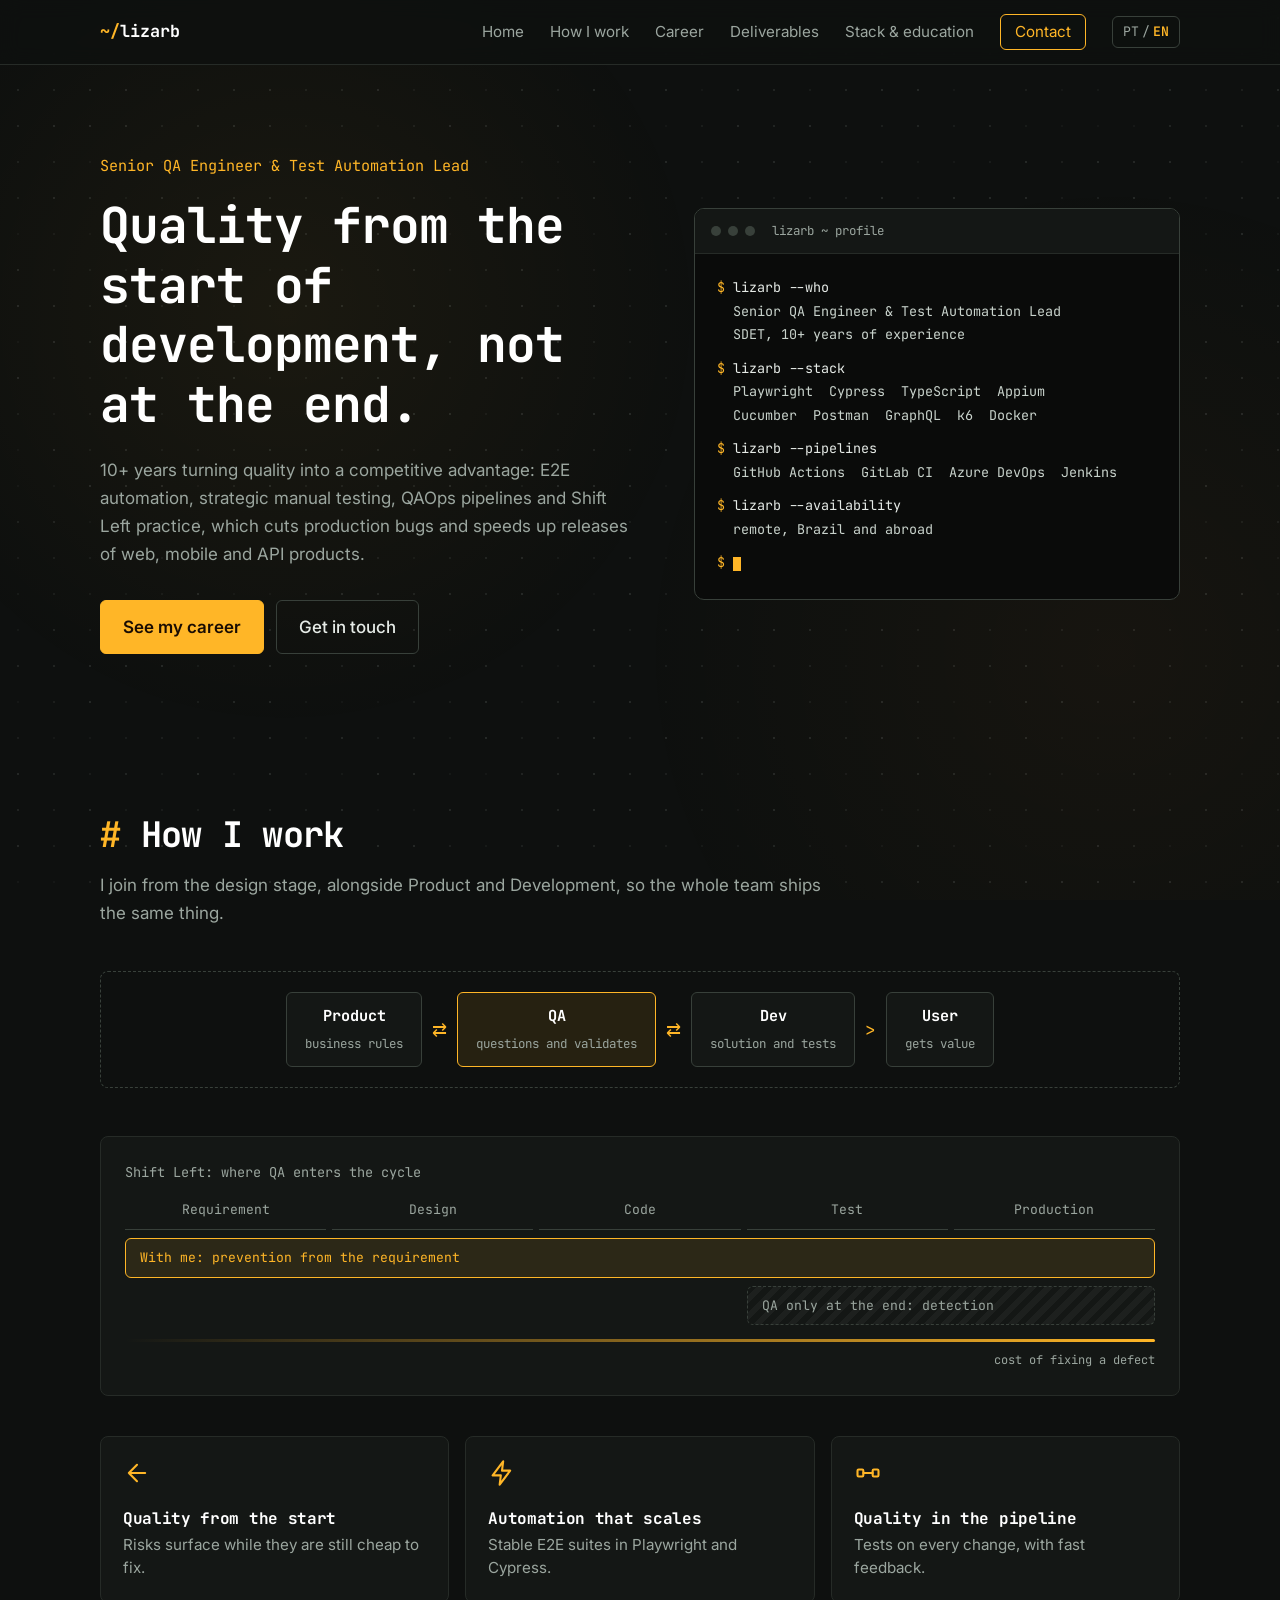
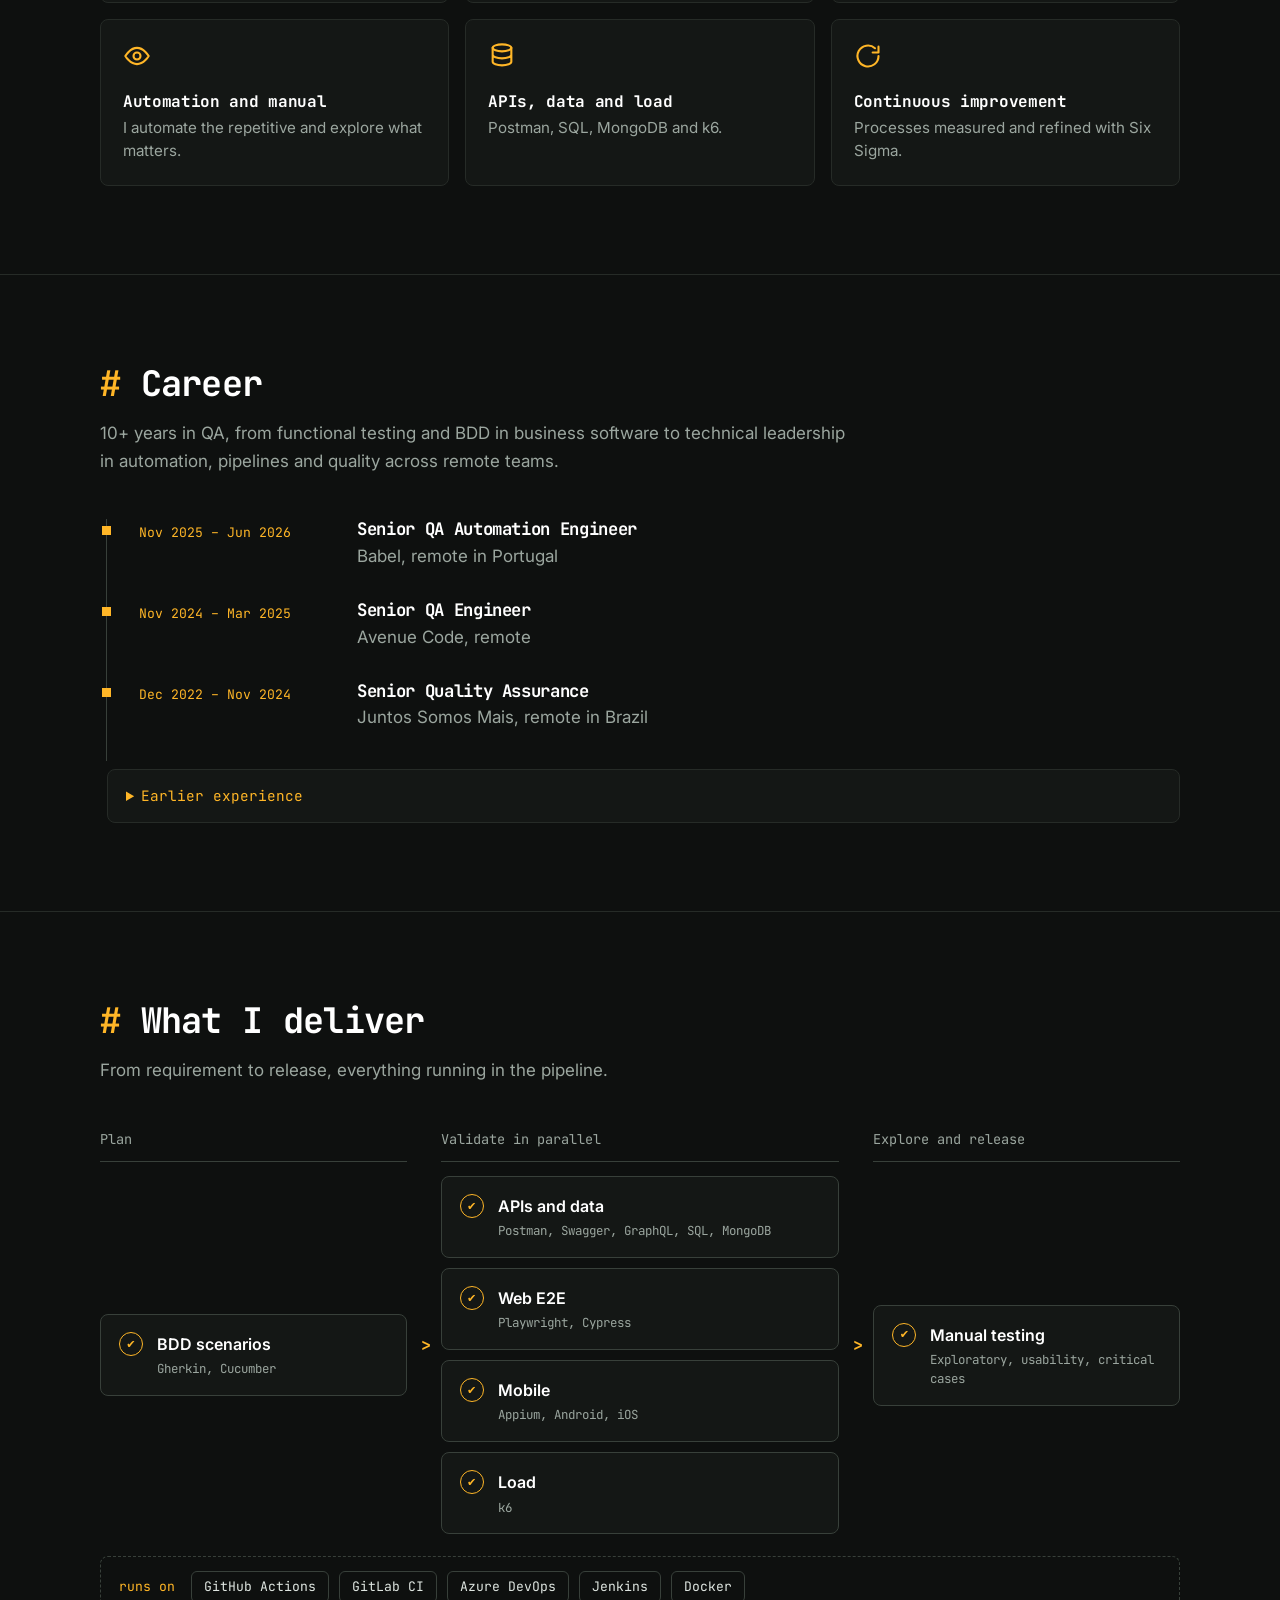
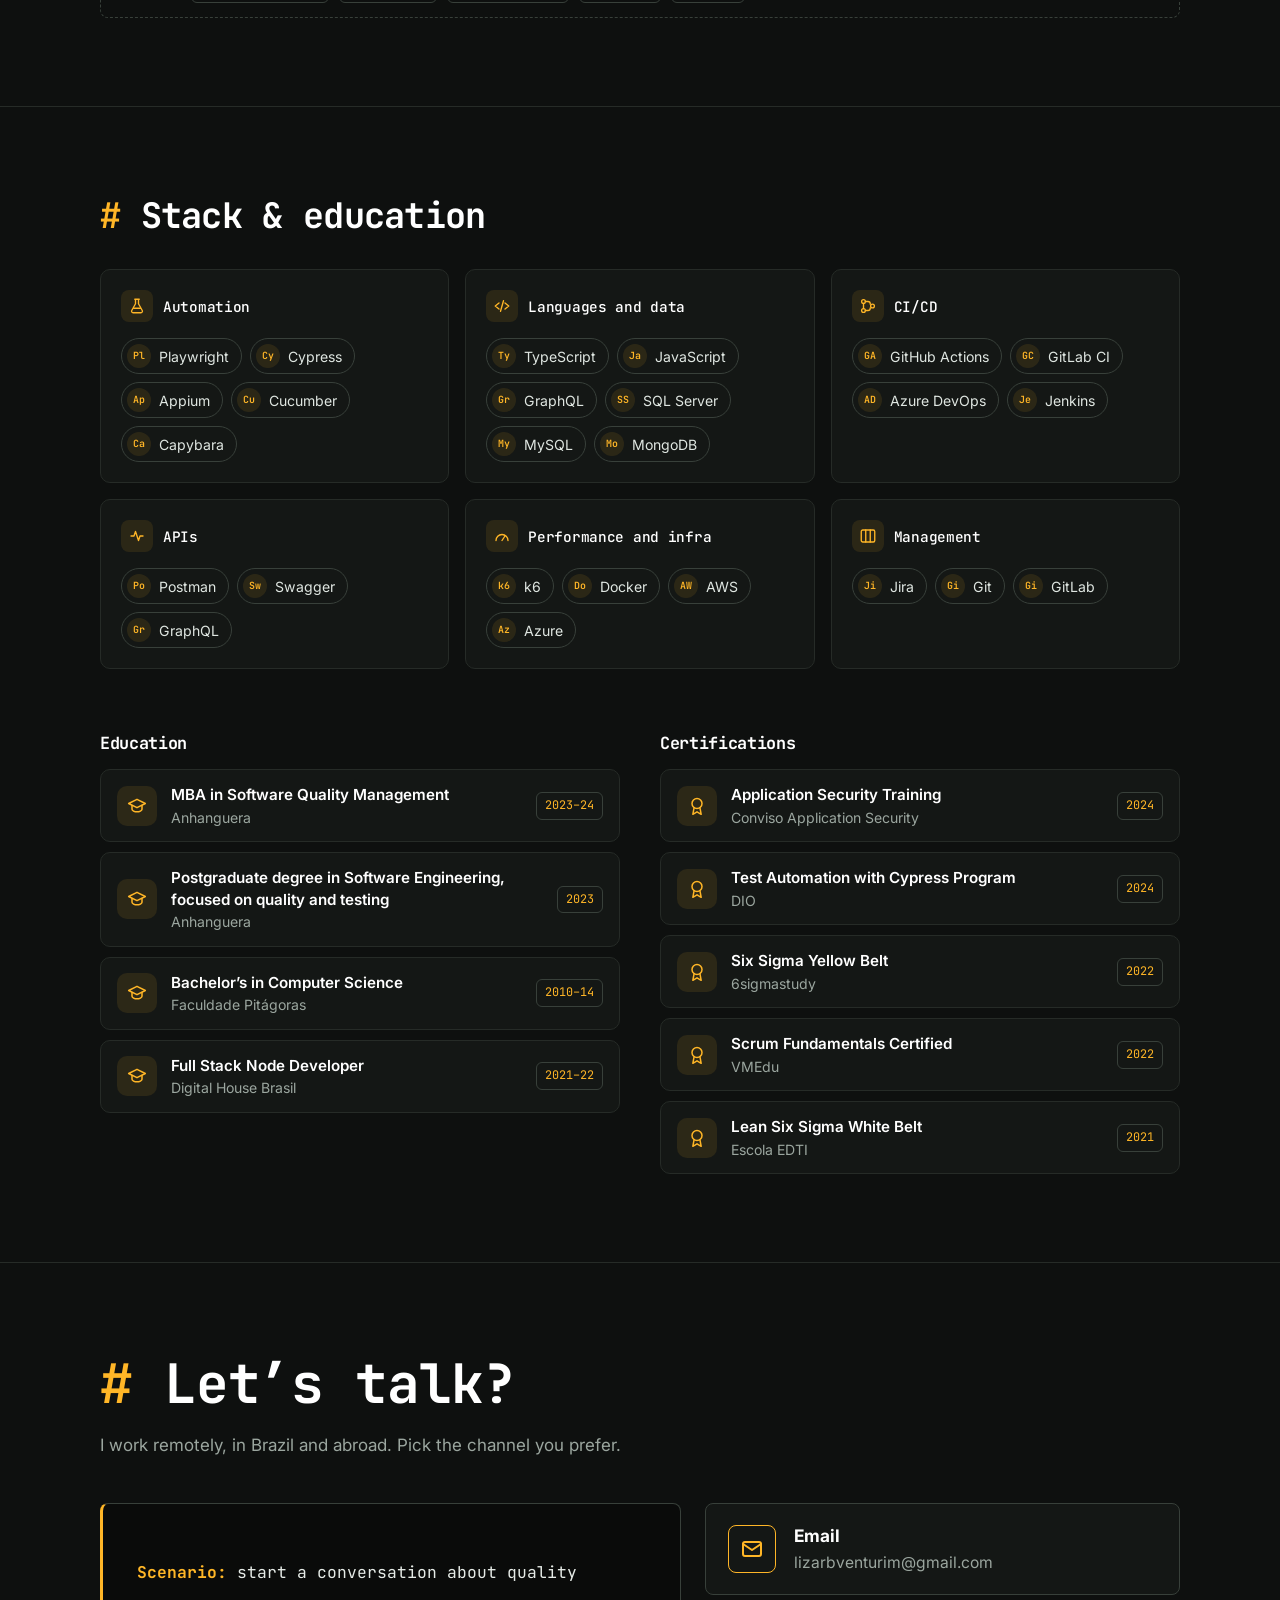
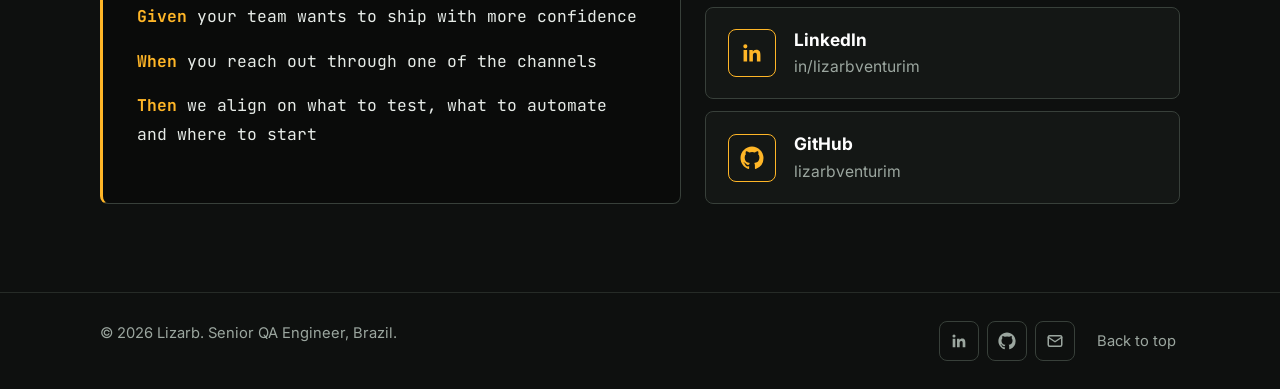
==== en/index.html @ 9f673960 "feat: versão em inglês com seletor de idioma, acessibilidade, ícones no rodapé, animações de entrada" ====
<!DOCTYPE html>
<html lang="en">
<head>
  <meta charset="UTF-8" />
  <meta name="viewport" content="width=device-width, initial-scale=1" />
  <title>Lizarb | Senior QA Engineer &amp; Test Automation Lead</title>
  <meta name="description" content="Lizarb — Senior QA Engineer and Test Automation Lead with 10+ years of experience. Playwright, Cypress, TypeScript, QAOps, APIs, mobile and k6." />
  <meta property="og:title" content="Lizarb | Senior QA Engineer &amp; Test Automation Lead" />
  <meta property="og:description" content="Quality from the start of development: E2E automation, APIs, QAOps, mobile and performance." />
  <meta property="og:type" content="website" />
  <meta property="og:locale" content="en_US" />
  <meta property="og:locale:alternate" content="pt_BR" />
  <link rel="canonical" href="https://lizarbventurim.github.io/en/" />
  <link rel="alternate" hreflang="pt-BR" href="https://lizarbventurim.github.io/" />
  <link rel="alternate" hreflang="en" href="https://lizarbventurim.github.io/en/" />
  <link rel="alternate" hreflang="x-default" href="https://lizarbventurim.github.io/" />
  <meta name="theme-color" content="#0e100f" />
  <link rel="icon" href="data:image/svg+xml,%3Csvg xmlns='http://www.w3.org/2000/svg' viewBox='0 0 64 64'%3E%3Crect width='64' height='64' rx='12' fill='%230e100f'/%3E%3Cpath d='M14 20l16 12-16 12' fill='none' stroke='%23ffb627' stroke-width='6' stroke-linecap='round' stroke-linejoin='round'/%3E%3Cpath d='M34 46h18' stroke='%23ffb627' stroke-width='6' stroke-linecap='round'/%3E%3C/svg%3E" />
  <link rel="preconnect" href="https://fonts.googleapis.com" />
  <link rel="preconnect" href="https://fonts.gstatic.com" crossorigin />
  <link href="https://fonts.googleapis.com/css2?family=Inter:wght@400;500;600&family=JetBrains+Mono:wght@400;500;700&display=swap" rel="stylesheet" />
  <link rel="stylesheet" href="../style.css" />
</head>
<body>
  <a class="skip" href="#conteudo">Skip to content</a>
  <canvas id="bg" aria-hidden="true"></canvas>

  <header class="nav" id="topo">
    <div class="wrap nav__inner">
      <a href="#inicio" class="brand"><span class="brand__prompt">~/</span>lizarb</a>
      <button class="nav__toggle" aria-label="Open menu" aria-controls="menu" aria-expanded="false">Menu</button>
      <nav class="nav__links" id="menu" aria-label="Main">
        <a href="#inicio">Home</a>
        <a href="#atuacao">How I work</a>
        <a href="#trajetoria">Career</a>
        <a href="#entregas">Deliverables</a>
        <a href="#stack">Stack &amp; education</a>
        <a href="#contato" class="nav__cta">Contact</a>
        <a href="../" class="lang" hreflang="pt-BR" lang="pt-BR" aria-label="Mudar para português">PT<span aria-hidden="true">/</span><b>EN</b></a>
      </nav>
    </div>
  </header>

  <main id="conteudo">
    <!-- ============ INÍCIO ============ -->
    <section class="hero" id="inicio">
      <div class="wrap hero__grid">
        <div class="hero__text">
          <p class="hero__role">Senior QA Engineer &amp; Test Automation Lead</p>
          <h1>Quality from the start of development, not at the end.</h1>
          <p class="hero__lead">
            10+ years turning quality into a competitive advantage: E2E automation, strategic manual testing,
            QAOps pipelines and Shift Left practice, which cuts production bugs and speeds up releases of web,
            mobile and API products.
          </p>
          <div class="hero__cta">
            <a href="#trajetoria" class="btn btn--solid">See my career</a>
            <a href="#contato" class="btn">Get in touch</a>
          </div>
        </div>

        <div class="term" aria-label="Profile summary in terminal format">
          <div class="term__bar"><span></span><span></span><span></span><b>lizarb ~ profile</b></div>
          <div class="term__body">
            <p class="l c" style="--i:0"><span class="p">$</span> lizarb --who</p>
            <p class="l o" style="--i:1">Senior QA Engineer &amp; Test Automation Lead</p>
            <p class="l o" style="--i:2">SDET, 10+ years of experience</p>
            <p class="l c" style="--i:3"><span class="p">$</span> lizarb --stack</p>
            <p class="l o" style="--i:4">Playwright  Cypress  TypeScript  Appium</p>
            <p class="l o" style="--i:5">Cucumber  Postman  GraphQL  k6  Docker</p>
            <p class="l c" style="--i:6"><span class="p">$</span> lizarb --pipelines</p>
            <p class="l o" style="--i:7">GitHub Actions  GitLab CI  Azure DevOps  Jenkins</p>
            <p class="l c" style="--i:8"><span class="p">$</span> lizarb --availability</p>
            <p class="l o" style="--i:9">remote, Brazil and abroad</p>
            <p class="l c" style="--i:10"><span class="p">$</span> <span class="cursor"></span></p>
          </div>
        </div>
      </div>
    </section>

    <!-- ============ COMO ATUO ============ -->
    <section class="section" id="atuacao">
      <div class="wrap">
        <h2>How I work</h2>
        <p class="section__lead">I join from the design stage, alongside Product and Development, so the whole team ships the same thing.</p>

        <div class="reveal pipe" role="img" aria-label="Flow: Product, QA, Dev and user">
          <div><b>Product</b><small>business rules</small></div><i>⇄</i>
          <div class="pipe__qa"><b>QA</b><small>questions and validates</small></div><i>⇄</i>
          <div><b>Dev</b><small>solution and tests</small></div><i>&gt;</i>
          <div><b>User</b><small>gets value</small></div>
        </div>

        <div class="reveal shift" role="img" aria-label="Shift Left diagram: QA acts from the requirement stage, not only during testing">
          <p class="shift__title">Shift Left: where QA enters the cycle</p>
          <div class="shift__grid">
            <span class="shift__phase">Requirement</span>
            <span class="shift__phase">Design</span>
            <span class="shift__phase">Code</span>
            <span class="shift__phase">Test</span>
            <span class="shift__phase">Production</span>
            <span class="shift__bar shift__bar--early">With me: prevention from the requirement</span>
            <span class="shift__bar shift__bar--late">QA only at the end: detection</span>
            <span class="shift__cost">cost of fixing a defect</span>
          </div>
        </div>

        <div class="reveal tiles">
          <div class="tile">
            <svg viewBox="0 0 24 24" aria-hidden="true"><path d="M19 12H5M12 19l-7-7 7-7"/></svg>
            <h3>Quality from the start</h3>
            <p>Risks surface while they are still cheap to fix.</p>
          </div>
          <div class="tile">
            <svg viewBox="0 0 24 24" aria-hidden="true"><path d="M13 2L4 14h7l-1 8 9-12h-7l1-8z"/></svg>
            <h3>Automation that scales</h3>
            <p>Stable E2E suites in Playwright and Cypress.</p>
          </div>
          <div class="tile">
            <svg viewBox="0 0 24 24" aria-hidden="true"><rect x="3" y="9" width="5" height="6" rx="1"/><rect x="16" y="9" width="5" height="6" rx="1"/><path d="M8 12h8"/></svg>
            <h3>Quality in the pipeline</h3>
            <p>Tests on every change, with fast feedback.</p>
          </div>
          <div class="tile">
            <svg viewBox="0 0 24 24" aria-hidden="true"><path d="M2 12s4-7 10-7 10 7 10 7-4 7-10 7S2 12 2 12z"/><circle cx="12" cy="12" r="3"/></svg>
            <h3>Automation and manual</h3>
            <p>I automate the repetitive and explore what matters.</p>
          </div>
          <div class="tile">
            <svg viewBox="0 0 24 24" aria-hidden="true"><ellipse cx="12" cy="5" rx="8" ry="3"/><path d="M4 5v6c0 1.7 3.6 3 8 3s8-1.3 8-3V5M4 11v6c0 1.7 3.6 3 8 3s8-1.3 8-3v-6"/></svg>
            <h3>APIs, data and load</h3>
            <p>Postman, SQL, MongoDB and k6.</p>
          </div>
          <div class="tile">
            <svg viewBox="0 0 24 24" aria-hidden="true"><path d="M21 12a9 9 0 1 1-3-6.7M21 4v5h-5"/></svg>
            <h3>Continuous improvement</h3>
            <p>Processes measured and refined with Six Sigma.</p>
          </div>
        </div>
      </div>
    </section>

    <!-- ============ TRAJETÓRIA ============ -->
    <section class="section section--rule" id="trajetoria">
      <div class="wrap">
        <h2>Career</h2>
        <p class="section__lead">10+ years in QA, from functional testing and BDD in business software to technical leadership in automation, pipelines and quality across remote teams.</p>

        <ol class="timeline reveal">
          <li>
            <time>Nov 2025 – Jun 2026</time>
            <div>
              <h3>Senior QA Automation Engineer</h3>
              <p class="timeline__org">Babel, remote in Portugal</p>
            </div>
          </li>
          <li>
            <time>Nov 2024 – Mar 2025</time>
            <div>
              <h3>Senior QA Engineer</h3>
              <p class="timeline__org">Avenue Code, remote</p>
            </div>
          </li>
          <li>
            <time>Dec 2022 – Nov 2024</time>
            <div>
              <h3>Senior Quality Assurance</h3>
              <p class="timeline__org">Juntos Somos Mais, remote in Brazil</p>
            </div>
          </li>
        </ol>

        <details class="earlier reveal">
          <summary>Earlier experience</summary>
          <ul>
            <li><b>Senior QA Lead, Beedoo</b> (Apr 2022 – Oct 2023)</li>
            <li><b>Senior QA Engineer, Avenue Code</b> (Jul – Dec 2022)</li>
            <li><b>QA Analyst, Adsoft</b> (2015 – 2018)</li>
          </ul>
        </details>
      </div>
    </section>

    <!-- ============ ENTREGAS ============ -->
    <section class="section section--rule" id="entregas">
      <div class="wrap">
        <h2>What I deliver</h2>
        <p class="section__lead">From requirement to release, everything running in the pipeline.</p>

        <div class="reveal graph">
          <div class="stage">
            <p class="stage__name">Plan</p>
            <div class="stage__jobs">
              <div class="job"><span class="job__ok">✔</span><div><b>BDD scenarios</b><small>Gherkin, Cucumber</small></div></div>
            </div>
          </div>

          <div class="stage">
            <p class="stage__name">Validate in parallel</p>
            <div class="stage__jobs">
              <div class="job"><span class="job__ok">✔</span><div><b>APIs and data</b><small>Postman, Swagger, GraphQL, SQL, MongoDB</small></div></div>
              <div class="job"><span class="job__ok">✔</span><div><b>Web E2E</b><small>Playwright, Cypress</small></div></div>
              <div class="job"><span class="job__ok">✔</span><div><b>Mobile</b><small>Appium, Android, iOS</small></div></div>
              <div class="job"><span class="job__ok">✔</span><div><b>Load</b><small>k6</small></div></div>
            </div>
          </div>

          <div class="stage">
            <p class="stage__name">Explore and release</p>
            <div class="stage__jobs">
              <div class="job"><span class="job__ok">✔</span><div><b>Manual testing</b><small>Exploratory, usability, critical cases</small></div></div>
            </div>
          </div>
        </div>

        <div class="reveal runner">
          <span class="runner__label">runs on</span>
          <span>GitHub Actions</span><span>GitLab CI</span><span>Azure DevOps</span><span>Jenkins</span><span>Docker</span>
        </div>
      </div>
    </section>

    <!-- ============ STACK E FORMAÇÃO ============ -->
    <section class="section section--rule" id="stack">
      <div class="wrap">
        <h2>Stack &amp; education</h2>

        <div class="reveal stackgrid">
          <div class="sgroup">
            <h3 class="sgroup__t"><span class="sgroup__i"><svg viewBox="0 0 24 24" fill="none" stroke="currentColor" stroke-width="1.8" stroke-linecap="round" stroke-linejoin="round" aria-hidden="true"><path d="M9 3h6M10 3v6l-5 9a2 2 0 0 0 1.8 3h10.4a2 2 0 0 0 1.8-3l-5-9V3"/><path d="M7.5 15h9"/></svg></span>Automation</h3>
            <ul class="chips">
              <li><span class="chip__m" aria-hidden="true">Pl</span>Playwright</li>
              <li><span class="chip__m" aria-hidden="true">Cy</span>Cypress</li>
              <li><span class="chip__m" aria-hidden="true">Ap</span>Appium</li>
              <li><span class="chip__m" aria-hidden="true">Cu</span>Cucumber</li>
              <li><span class="chip__m" aria-hidden="true">Ca</span>Capybara</li>
            </ul>
          </div>
          <div class="sgroup">
            <h3 class="sgroup__t"><span class="sgroup__i"><svg viewBox="0 0 24 24" fill="none" stroke="currentColor" stroke-width="1.8" stroke-linecap="round" stroke-linejoin="round" aria-hidden="true"><path d="M8 8l-5 4 5 4M16 8l5 4-5 4M14 5l-4 14"/></svg></span>Languages and data</h3>
            <ul class="chips">
              <li><span class="chip__m" aria-hidden="true">Ty</span>TypeScript</li>
              <li><span class="chip__m" aria-hidden="true">Ja</span>JavaScript</li>
              <li><span class="chip__m" aria-hidden="true">Gr</span>GraphQL</li>
              <li><span class="chip__m" aria-hidden="true">SS</span>SQL Server</li>
              <li><span class="chip__m" aria-hidden="true">My</span>MySQL</li>
              <li><span class="chip__m" aria-hidden="true">Mo</span>MongoDB</li>
            </ul>
          </div>
          <div class="sgroup">
            <h3 class="sgroup__t"><span class="sgroup__i"><svg viewBox="0 0 24 24" fill="none" stroke="currentColor" stroke-width="1.8" stroke-linecap="round" stroke-linejoin="round" aria-hidden="true"><circle cx="6" cy="6" r="2.5"/><circle cx="6" cy="18" r="2.5"/><circle cx="18" cy="12" r="2.5"/><path d="M6 8.5v7M8.5 6H12a3 3 0 0 1 3 3v.5M8.5 18H12a3 3 0 0 0 3-3v-.5"/></svg></span>CI/CD</h3>
            <ul class="chips">
              <li><span class="chip__m" aria-hidden="true">GA</span>GitHub Actions</li>
              <li><span class="chip__m" aria-hidden="true">GC</span>GitLab CI</li>
              <li><span class="chip__m" aria-hidden="true">AD</span>Azure DevOps</li>
              <li><span class="chip__m" aria-hidden="true">Je</span>Jenkins</li>
            </ul>
          </div>
          <div class="sgroup">
            <h3 class="sgroup__t"><span class="sgroup__i"><svg viewBox="0 0 24 24" fill="none" stroke="currentColor" stroke-width="1.8" stroke-linecap="round" stroke-linejoin="round" aria-hidden="true"><path d="M4 12h4l2-6 4 12 2-6h4"/></svg></span>APIs</h3>
            <ul class="chips">
              <li><span class="chip__m" aria-hidden="true">Po</span>Postman</li>
              <li><span class="chip__m" aria-hidden="true">Sw</span>Swagger</li>
              <li><span class="chip__m" aria-hidden="true">Gr</span>GraphQL</li>
            </ul>
          </div>
          <div class="sgroup">
            <h3 class="sgroup__t"><span class="sgroup__i"><svg viewBox="0 0 24 24" fill="none" stroke="currentColor" stroke-width="1.8" stroke-linecap="round" stroke-linejoin="round" aria-hidden="true"><path d="M4 18a8 8 0 1 1 16 0"/><path d="M12 18l4-6"/></svg></span>Performance and infra</h3>
            <ul class="chips">
              <li><span class="chip__m" aria-hidden="true">k6</span>k6</li>
              <li><span class="chip__m" aria-hidden="true">Do</span>Docker</li>
              <li><span class="chip__m" aria-hidden="true">AW</span>AWS</li>
              <li><span class="chip__m" aria-hidden="true">Az</span>Azure</li>
            </ul>
          </div>
          <div class="sgroup">
            <h3 class="sgroup__t"><span class="sgroup__i"><svg viewBox="0 0 24 24" fill="none" stroke="currentColor" stroke-width="1.8" stroke-linecap="round" stroke-linejoin="round" aria-hidden="true"><rect x="3" y="4" width="18" height="16" rx="2"/><path d="M9 4v16M15 4v16"/></svg></span>Management</h3>
            <ul class="chips">
              <li><span class="chip__m" aria-hidden="true">Ji</span>Jira</li>
              <li><span class="chip__m" aria-hidden="true">Gi</span>Git</li>
              <li><span class="chip__m" aria-hidden="true">Gi</span>GitLab</li>
            </ul>
          </div>
        </div>

        <div class="reveal edu">
          <div>
            <h3 class="edu__h">Education</h3>
            <ul class="cards">
              <li class="card"><span class="card__i"><svg viewBox="0 0 24 24" fill="none" stroke="currentColor" stroke-width="1.8" stroke-linecap="round" stroke-linejoin="round" aria-hidden="true"><path d="M2 9l10-5 10 5-10 5z"/><path d="M6 11.5V16c0 1.5 3 3 6 3s6-1.5 6-3v-4.5"/></svg></span><span class="card__b"><b>MBA in Software Quality Management</b><span>Anhanguera</span></span><time>2023–24</time></li>
              <li class="card"><span class="card__i"><svg viewBox="0 0 24 24" fill="none" stroke="currentColor" stroke-width="1.8" stroke-linecap="round" stroke-linejoin="round" aria-hidden="true"><path d="M2 9l10-5 10 5-10 5z"/><path d="M6 11.5V16c0 1.5 3 3 6 3s6-1.5 6-3v-4.5"/></svg></span><span class="card__b"><b>Postgraduate degree in Software Engineering, focused on quality and testing</b><span>Anhanguera</span></span><time>2023</time></li>
              <li class="card"><span class="card__i"><svg viewBox="0 0 24 24" fill="none" stroke="currentColor" stroke-width="1.8" stroke-linecap="round" stroke-linejoin="round" aria-hidden="true"><path d="M2 9l10-5 10 5-10 5z"/><path d="M6 11.5V16c0 1.5 3 3 6 3s6-1.5 6-3v-4.5"/></svg></span><span class="card__b"><b>Bachelor’s in Computer Science</b><span>Faculdade Pitágoras</span></span><time>2010–14</time></li>
              <li class="card"><span class="card__i"><svg viewBox="0 0 24 24" fill="none" stroke="currentColor" stroke-width="1.8" stroke-linecap="round" stroke-linejoin="round" aria-hidden="true"><path d="M2 9l10-5 10 5-10 5z"/><path d="M6 11.5V16c0 1.5 3 3 6 3s6-1.5 6-3v-4.5"/></svg></span><span class="card__b"><b>Full Stack Node Developer</b><span>Digital House Brasil</span></span><time>2021–22</time></li>
            </ul>
          </div>
          <div>
            <h3 class="edu__h">Certifications</h3>
            <ul class="cards">
              <li class="card"><span class="card__i"><svg viewBox="0 0 24 24" fill="none" stroke="currentColor" stroke-width="1.8" stroke-linecap="round" stroke-linejoin="round" aria-hidden="true"><circle cx="12" cy="9" r="6"/><path d="M8.5 14L7 22l5-3 5 3-1.5-8"/></svg></span><span class="card__b"><b>Application Security Training</b><span>Conviso Application Security</span></span><time>2024</time></li>
              <li class="card"><span class="card__i"><svg viewBox="0 0 24 24" fill="none" stroke="currentColor" stroke-width="1.8" stroke-linecap="round" stroke-linejoin="round" aria-hidden="true"><circle cx="12" cy="9" r="6"/><path d="M8.5 14L7 22l5-3 5 3-1.5-8"/></svg></span><span class="card__b"><b>Test Automation with Cypress Program</b><span>DIO</span></span><time>2024</time></li>
              <li class="card"><span class="card__i"><svg viewBox="0 0 24 24" fill="none" stroke="currentColor" stroke-width="1.8" stroke-linecap="round" stroke-linejoin="round" aria-hidden="true"><circle cx="12" cy="9" r="6"/><path d="M8.5 14L7 22l5-3 5 3-1.5-8"/></svg></span><span class="card__b"><b>Six Sigma Yellow Belt</b><span>6sigmastudy</span></span><time>2022</time></li>
              <li class="card"><span class="card__i"><svg viewBox="0 0 24 24" fill="none" stroke="currentColor" stroke-width="1.8" stroke-linecap="round" stroke-linejoin="round" aria-hidden="true"><circle cx="12" cy="9" r="6"/><path d="M8.5 14L7 22l5-3 5 3-1.5-8"/></svg></span><span class="card__b"><b>Scrum Fundamentals Certified</b><span>VMEdu</span></span><time>2022</time></li>
              <li class="card"><span class="card__i"><svg viewBox="0 0 24 24" fill="none" stroke="currentColor" stroke-width="1.8" stroke-linecap="round" stroke-linejoin="round" aria-hidden="true"><circle cx="12" cy="9" r="6"/><path d="M8.5 14L7 22l5-3 5 3-1.5-8"/></svg></span><span class="card__b"><b>Lean Six Sigma White Belt</b><span>Escola EDTI</span></span><time>2021</time></li>
            </ul>
          </div>
        </div>
      </div>
    </section>

    <!-- ============ CONTATO ============ -->
    <section class="section section--rule" id="contato">
      <div class="wrap">
        <h2 class="contact__title">Let’s talk?</h2>
        <p class="section__lead">I work remotely, in Brazil and abroad. Pick the channel you prefer.</p>

        <div class="contact__grid">
          <div class="reveal scenario">
            <p class="scenario__title"><b>Scenario:</b> start a conversation about quality</p>
            <p><b>Given</b> your team wants to ship with more confidence</p>
            <p><b>When</b> you reach out through one of the channels</p>
            <p><b>Then</b> we align on what to test, what to automate and where to start</p>
          </div>

          <div class="reveal channels">
            <a class="channel" href="mailto:lizarbventurim@gmail.com">
              <span class="channel__icon"><svg viewBox="0 0 24 24" fill="none" stroke="currentColor" stroke-width="2" stroke-linecap="round" stroke-linejoin="round" aria-hidden="true"><rect x="3" y="5" width="18" height="14" rx="2"/><path d="M3 7l9 6 9-6"/></svg></span>
              <span class="channel__text"><b>Email</b><span>lizarbventurim@gmail.com</span></span>
            </a>
            <a class="channel" href="https://www.linkedin.com/in/lizarbventurim/" target="_blank" rel="noopener">
              <span class="channel__icon"><svg viewBox="0 0 24 24" fill="currentColor" aria-hidden="true"><path d="M20.45 20.45h-3.56v-5.57c0-1.33-.03-3.04-1.85-3.04-1.85 0-2.14 1.45-2.14 2.94v5.67H9.35V9h3.41v1.56h.05c.48-.9 1.64-1.85 3.37-1.85 3.6 0 4.27 2.37 4.27 5.45v6.29zM5.34 7.43a2.06 2.06 0 1 1 0-4.12 2.06 2.06 0 0 1 0 4.12zM7.12 20.45H3.56V9h3.56v11.45z"/></svg></span>
              <span class="channel__text"><b>LinkedIn</b><span>in/lizarbventurim</span></span>
            </a>
            <a class="channel" href="https://github.com/lizarbventurim" target="_blank" rel="noopener">
              <span class="channel__icon"><svg viewBox="0 0 24 24" fill="currentColor" aria-hidden="true"><path d="M12 .5C5.73.5.5 5.73.5 12c0 5.08 3.29 9.39 7.86 10.91.58.1.79-.25.79-.56v-2c-3.2.7-3.88-1.54-3.88-1.54-.52-1.33-1.28-1.69-1.28-1.69-1.05-.72.08-.7.08-.7 1.16.08 1.77 1.19 1.77 1.19 1.03 1.77 2.7 1.26 3.36.96.1-.75.4-1.26.73-1.55-2.55-.29-5.24-1.28-5.24-5.68 0-1.26.45-2.28 1.18-3.08-.12-.29-.51-1.46.11-3.05 0 0 .97-.31 3.17 1.18a11 11 0 0 1 5.78 0c2.2-1.49 3.17-1.18 3.17-1.18.62 1.59.23 2.76.11 3.05.74.8 1.18 1.82 1.18 3.08 0 4.41-2.69 5.38-5.26 5.67.41.36.78 1.06.78 2.14v3.17c0 .31.21.67.8.56A11.5 11.5 0 0 0 23.5 12C23.5 5.73 18.27.5 12 .5z"/></svg></span>
              <span class="channel__text"><b>GitHub</b><span>lizarbventurim</span></span>
            </a>
          </div>
        </div>
      </div>
    </section>
  </main>

  <footer class="footer">
    <div class="wrap footer__inner">
      <span>© <span id="ano">2026</span> Lizarb. Senior QA Engineer, Brazil.</span>
      <div class="footer__links">
        <a class="social" href="https://www.linkedin.com/in/lizarbventurim/" target="_blank" rel="noopener" aria-label="LinkedIn"><svg viewBox="0 0 24 24" fill="currentColor" aria-hidden="true"><path d="M20.45 20.45h-3.56v-5.57c0-1.33-.03-3.04-1.85-3.04-1.85 0-2.14 1.45-2.14 2.94v5.67H9.35V9h3.41v1.56h.05c.48-.9 1.64-1.85 3.37-1.85 3.6 0 4.27 2.37 4.27 5.45v6.29zM5.34 7.43a2.06 2.06 0 1 1 0-4.12 2.06 2.06 0 0 1 0 4.12zM7.12 20.45H3.56V9h3.56v11.45z"/></svg></a>
        <a class="social" href="https://github.com/lizarbventurim" target="_blank" rel="noopener" aria-label="GitHub"><svg viewBox="0 0 24 24" fill="currentColor" aria-hidden="true"><path d="M12 .5C5.73.5.5 5.73.5 12c0 5.08 3.29 9.39 7.86 10.91.58.1.79-.25.79-.56v-2c-3.2.7-3.88-1.54-3.88-1.54-.52-1.33-1.28-1.69-1.28-1.69-1.05-.72.08-.7.08-.7 1.16.08 1.77 1.19 1.77 1.19 1.03 1.77 2.7 1.26 3.36.96.1-.75.4-1.26.73-1.55-2.55-.29-5.24-1.28-5.24-5.68 0-1.26.45-2.28 1.18-3.08-.12-.29-.51-1.46.11-3.05 0 0 .97-.31 3.17 1.18a11 11 0 0 1 5.78 0c2.2-1.49 3.17-1.18 3.17-1.18.62 1.59.23 2.76.11 3.05.74.8 1.18 1.82 1.18 3.08 0 4.41-2.69 5.38-5.26 5.67.41.36.78 1.06.78 2.14v3.17c0 .31.21.67.8.56A11.5 11.5 0 0 0 23.5 12C23.5 5.73 18.27.5 12 .5z"/></svg></a>
        <a class="social" href="mailto:lizarbventurim@gmail.com" aria-label="Email"><svg viewBox="0 0 24 24" fill="currentColor" aria-hidden="true"><rect x="3" y="5" width="18" height="14" rx="2" fill="none" stroke="currentColor" stroke-width="2"/><path d="M3 7l9 6 9-6" fill="none" stroke="currentColor" stroke-width="2" stroke-linecap="round" stroke-linejoin="round"/></svg></a>
        <a href="#topo" class="totop">Back to top</a>
      </div>
    </div>
  </footer>

  <script src="../script.js"></script>
</body>
</html>
---- style.css ----
:root{
  --bg:#0e100f; --surface:#141715; --line:#262b27; --line-strong:#38403a;
  --text:#e6ebe7; --muted:#9ba69f; --accent:#ffb627; --accent-soft:rgba(255,182,39,.1);
  --mono:'JetBrains Mono',ui-monospace,Menlo,Consolas,monospace;
  --sans:'Inter',system-ui,-apple-system,sans-serif;
  --max:1080px;
}
*{box-sizing:border-box;margin:0;padding:0}
html{scroll-behavior:smooth;scroll-padding-top:72px}
body{background:var(--bg);position:relative;color:var(--text);font-family:var(--sans);font-size:1.0625rem;line-height:1.65;-webkit-font-smoothing:antialiased}
a{color:inherit;text-decoration:none}
ul,ol{list-style:none}
.wrap{width:min(var(--max),100% - 40px);margin-inline:auto}
:focus-visible{outline:2px solid var(--accent);outline-offset:3px}

/* Tipografia */
h1,h2,h3{font-family:var(--mono);letter-spacing:-.02em;line-height:1.2;color:#fff}
h2{font-size:clamp(1.6rem,3.2vw,2.2rem);margin-bottom:14px}
h2::before{content:"# ";color:var(--accent)}
.section__lead{color:var(--muted);max-width:68ch;margin-bottom:44px}

/* Navegação */
.nav{position:sticky;top:0;z-index:50;background:rgba(14,16,15,.88);backdrop-filter:blur(10px);border-bottom:1px solid var(--line)}
.nav__inner{display:flex;align-items:center;justify-content:space-between;height:64px}
.brand{font-family:var(--mono);font-weight:700;font-size:1.05rem;color:#fff}
.brand__prompt{color:var(--accent)}
.nav__links{display:flex;align-items:center;gap:26px;font-size:.95rem;color:var(--muted)}
.nav__links a:hover{color:#fff}
.nav__cta{color:var(--accent)!important;border:1px solid var(--accent);padding:6px 14px;border-radius:6px}
.nav__cta:hover{background:var(--accent-soft)}
.nav__toggle{display:none;background:none;border:1px solid var(--line-strong);color:var(--text);font:inherit;font-size:.9rem;padding:6px 14px;border-radius:6px;cursor:pointer}

/* Botões */
.btn{display:inline-block;padding:12px 22px;border:1px solid var(--line-strong);border-radius:6px;font-weight:500;transition:border-color .2s,background .2s}
.btn:hover{border-color:var(--accent)}
.btn--solid{background:var(--accent);border-color:var(--accent);color:#1a0d03;font-weight:600}
.btn--solid:hover{background:#ffc656}

/* Hero */
.hero{padding:88px 0 72px}
.hero__grid{display:grid;grid-template-columns:1.05fr .95fr;gap:56px;align-items:center}
.hero__role{font-family:var(--mono);font-size:.95rem;color:var(--accent);margin-bottom:18px}
.hero h1{font-size:clamp(2rem,4.3vw,3.1rem);margin-bottom:22px}
.hero__lead{color:var(--muted);max-width:56ch;margin-bottom:32px}
.hero__cta{display:flex;flex-wrap:wrap;gap:12px}

/* Terminal: o elemento marcante da página */
.term{background:#0a0b0a;border:1px solid var(--line-strong);border-radius:10px;overflow:hidden}
.term__bar{display:flex;align-items:center;gap:7px;padding:12px 16px;border-bottom:1px solid var(--line);background:var(--surface)}
.term__bar span{width:10px;height:10px;border-radius:50%;background:var(--line-strong)}
.term__bar b{margin-left:10px;font-family:var(--mono);font-weight:400;font-size:.78rem;color:var(--muted)}
.term__body{padding:22px 22px 24px;font-family:var(--mono);font-size:.84rem;line-height:1.75}
.term__body p{white-space:pre-wrap;overflow-wrap:anywhere}
.term .p{color:var(--accent)}
.term .o{color:#c9d3cc;padding-left:2ch}
.term .l{opacity:0;animation:linha .01s forwards;animation-delay:calc(var(--i) * .22s + .3s)}
.term .c{margin-top:10px}
.term .c:first-child{margin-top:0}
.cursor{display:inline-block;width:.6em;height:1.05em;vertical-align:text-bottom;background:var(--accent);animation:piscar 1s steps(2) infinite}
@keyframes linha{to{opacity:1}}
@keyframes piscar{50%{opacity:0}}

/* Seções */
.section{padding:88px 0}
.section--rule{border-top:1px solid var(--line)}

/* Fluxo */
.pipe{display:flex;align-items:center;justify-content:center;flex-wrap:wrap;gap:10px;margin-bottom:48px;padding:20px;border:1px dashed var(--line-strong);border-radius:8px;font-family:var(--mono)}
.pipe div{text-align:center;padding:10px 18px;border:1px solid var(--line-strong);border-radius:6px;background:var(--surface)}
.pipe b{display:block;font-size:.95rem;color:#fff}
.pipe small{color:var(--muted);font-size:.78rem}
.pipe i{font-style:normal;color:var(--accent);font-size:1.1rem}
.pipe__qa{border-color:var(--accent)!important;background:var(--accent-soft)!important}


/* Diagrama Shift Left */
.shift{margin:0 0 40px;padding:24px;border:1px solid var(--line);border-radius:8px;background:var(--surface)}
.shift__title{font-family:var(--mono);font-size:.85rem;color:var(--muted);margin-bottom:16px}
.shift__grid{display:grid;grid-template-columns:repeat(5,1fr);gap:8px 6px;font-family:var(--mono)}
.shift__phase{padding:0 0 8px;text-align:center;font-size:.82rem;color:var(--muted);border-bottom:1px solid var(--line-strong)}
.shift__bar{padding:10px 14px;border-radius:6px;font-size:.82rem;line-height:1.35}
.shift__bar--early{grid-column:1 / 6;background:var(--accent-soft);border:1px solid var(--accent);color:var(--accent)}
.shift__bar--late{grid-column:4 / 6;border:1px dashed var(--line-strong);color:var(--muted);background:repeating-linear-gradient(135deg,transparent 0 6px,rgba(255,255,255,.04) 6px 12px)}
.shift__cost{grid-column:1 / 6;margin-top:6px;padding-top:12px;text-align:right;font-size:.75rem;color:var(--muted);position:relative}
.shift__cost::before{content:"";position:absolute;left:0;right:0;top:0;height:3px;border-radius:2px;background:linear-gradient(90deg,transparent,var(--accent))}

/* Cartões de princípios */
.tiles{display:grid;grid-template-columns:repeat(3,1fr);gap:16px}
.tile{padding:22px;border:1px solid var(--line);border-radius:8px;background:var(--surface);transition:border-color .2s}
.tile:hover{border-color:var(--accent)}
.tile svg{width:28px;height:28px;margin-bottom:14px;fill:none;stroke:var(--accent);stroke-width:1.8;stroke-linecap:round;stroke-linejoin:round}
.tile h3{font-size:1rem;margin-bottom:6px}
.tile p{color:var(--muted);font-size:.95rem;line-height:1.5}

/* Linha do tempo */
.timeline{border-left:1px solid var(--line-strong);margin-left:6px}
.timeline li{position:relative;display:grid;grid-template-columns:190px 1fr;gap:28px;padding:0 0 30px 32px}
.timeline li::before{content:"";position:absolute;left:-5px;top:7px;width:9px;height:9px;background:var(--accent)}
.timeline time{font-family:var(--mono);font-size:.82rem;color:var(--accent);padding-top:3px}
.timeline h3{font-size:1.08rem}
.timeline__org{color:var(--muted);margin:2px 0 0}
.timeline ul{list-style:none}
.timeline ul li{display:block;position:relative;padding:0 0 6px 20px;color:#c9d3cc;font-size:1rem}
.timeline ul li::before{content:"-";position:absolute;left:0;top:0;width:auto;height:auto;background:none;color:var(--accent)}

.earlier{margin:8px 0 0 7px;border:1px solid var(--line);border-radius:8px;background:var(--surface)}
.earlier summary{cursor:pointer;padding:14px 18px;font-family:var(--mono);font-size:.9rem;color:var(--accent)}
.earlier ul{padding:0 18px 12px}
.earlier li{padding:10px 0;border-top:1px solid var(--line);color:#c9d3cc}
.earlier b{color:#fff;font-weight:600}

/* Entregas: pipeline */
.graph{display:grid;grid-template-columns:1fr 1.3fr 1fr;gap:34px}
.stage{position:relative;display:flex;flex-direction:column}
.stage:not(:last-child)::after{content:">";position:absolute;right:-24px;top:50%;color:var(--accent);font-family:var(--mono);font-weight:700}
.stage__name{margin-bottom:14px;padding-bottom:10px;border-bottom:1px solid var(--line-strong);font-family:var(--mono);font-size:.85rem;color:var(--muted)}
.stage__jobs{flex:1;display:flex;flex-direction:column;justify-content:center;gap:10px}
.job{display:flex;gap:14px;align-items:flex-start;padding:16px 18px;border:1px solid var(--line-strong);border-radius:8px;background:var(--surface);transition:border-color .2s}
.job:hover{border-color:var(--accent)}
.job__ok{flex:none;display:grid;place-items:center;width:24px;height:24px;margin-top:1px;border:1px solid var(--accent);border-radius:50%;color:var(--accent);font-size:.7rem}
.job b{display:block;color:#fff;font-weight:600;font-size:1rem}
.job small{display:block;margin-top:3px;font-family:var(--mono);font-size:.78rem;line-height:1.5;color:var(--muted)}
.runner{display:flex;flex-wrap:wrap;align-items:center;gap:10px;margin-top:22px;padding:14px 18px;border:1px dashed var(--line-strong);border-radius:8px;font-family:var(--mono);font-size:.82rem}
.runner span:not(.runner__label){padding:4px 12px;border:1px solid var(--line-strong);border-radius:6px;color:#dfe6e1}
.runner__label{margin-right:6px;color:var(--accent)}

/* Stack e formação */
.stackgrid{display:grid;grid-template-columns:repeat(3,1fr);gap:16px;margin:32px 0 64px}
.sgroup{border:1px solid var(--line);background:var(--surface);border-radius:10px;padding:20px}
.sgroup__t{display:flex;align-items:center;gap:10px;font-family:var(--mono);font-size:.9rem;font-weight:500;color:#fff;margin-bottom:16px}
.sgroup__i{width:32px;height:32px;border-radius:8px;display:grid;place-items:center;background:var(--accent-soft);color:var(--accent);flex:none}
.sgroup__i svg{width:18px;height:18px}
.chips{display:flex;flex-wrap:wrap;gap:8px}
.chips li{display:inline-flex;align-items:center;gap:8px;padding:5px 12px 5px 5px;border:1px solid var(--line-strong);border-radius:999px;font-size:.88rem;color:#dfe6e1}
.chip__m{width:24px;height:24px;border-radius:50%;display:grid;place-items:center;background:var(--accent-soft);color:var(--accent);font-family:var(--mono);font-size:.62rem;font-weight:600}
.edu{display:grid;grid-template-columns:repeat(2,1fr);gap:40px}
.edu__h{font-size:1.05rem;margin-bottom:16px}
.cards{display:grid;gap:10px}
.card{display:grid;grid-template-columns:40px 1fr auto;gap:14px;align-items:center;padding:14px 16px;border:1px solid var(--line);background:var(--surface);border-radius:10px}
.card__i{width:40px;height:40px;border-radius:10px;display:grid;place-items:center;background:var(--accent-soft);color:var(--accent)}
.card__i svg{width:20px;height:20px}
.card__b{display:flex;flex-direction:column;gap:2px;color:var(--muted);font-size:.88rem;line-height:1.4}
.card__b b{color:#fff;font-weight:600;font-size:.95rem}
.card time{font-family:var(--mono);font-size:.74rem;color:var(--accent);border:1px solid var(--line-strong);border-radius:6px;padding:3px 8px;white-space:nowrap}

/* Contato */
.contact__title{font-size:clamp(2rem,5vw,3.4rem)}
.contact__grid{display:grid;grid-template-columns:1.1fr .9fr;gap:24px;align-items:stretch}
.scenario{display:flex;flex-direction:column;justify-content:center;padding:34px;background:#0a0b0a;border:1px solid var(--line-strong);border-left:3px solid var(--accent);border-radius:8px;font-family:var(--mono);font-size:1.02rem;line-height:1.75;color:#e6ebe7}
.scenario p{margin-bottom:16px}
.scenario p:last-child{margin-bottom:0}
.scenario b{color:var(--accent);font-weight:700}
.channels{display:flex;flex-direction:column;gap:12px}
.channel{flex:1;display:flex;align-items:center;gap:18px;padding:18px 22px;background:var(--surface);border:1px solid var(--line-strong);border-radius:8px;transition:border-color .2s,background .2s}
.channel:hover{border-color:var(--accent);background:var(--accent-soft)}
.channel__icon{flex:none;display:grid;place-items:center;width:48px;height:48px;border:1px solid var(--accent);border-radius:8px;color:var(--accent)}
.channel__icon svg{width:24px;height:24px}
.channel__text{flex:1;min-width:0}
.channel__text b{display:block;font-size:1.08rem;color:#fff}
.channel__text span{display:block;color:var(--muted);font-size:.98rem;overflow-wrap:anywhere}

/* Rodapé */
.footer{border-top:1px solid var(--line);padding:28px 0;color:var(--muted);font-size:.92rem}
.footer__inner{display:flex;justify-content:space-between;flex-wrap:wrap;gap:10px}
.footer a:hover{color:var(--accent)}

@media (prefers-reduced-motion:reduce){
  html{scroll-behavior:auto}
  .term .l{opacity:1;animation:none}
  .cursor{animation:none}
}

/* Responsivo */
@media (max-width:900px){
  .hero{padding:56px 0 48px}
  .hero__grid,.contact__grid,.edu{grid-template-columns:1fr}
  .stackgrid{grid-template-columns:repeat(2,1fr)}
  .tiles{grid-template-columns:repeat(2,1fr)}
  .graph{grid-template-columns:1fr;gap:26px}
  .stage:not(:last-child)::after{display:none}
  .stackgrid{grid-template-columns:1fr}
  .timeline li{grid-template-columns:1fr;gap:6px}
}
@media (max-width:680px){
  .nav__toggle{display:block}
  .nav__links{position:absolute;top:64px;left:0;right:0;display:none;flex-direction:column;align-items:flex-start;gap:16px;padding:20px;background:var(--bg);border-bottom:1px solid var(--line)}
  .nav__links.open{display:flex}
  .section{padding:64px 0}
  .tiles{grid-template-columns:1fr}
  .shift{padding:18px 14px}
  .shift__phase{font-size:.62rem}
  .shift__bar{font-size:.72rem;padding:8px 10px}
  .pipe{flex-direction:column;align-items:stretch;gap:6px}
  .pipe i{align-self:center;transform:rotate(90deg)}
  .term__body{font-size:.78rem;padding:18px}
  .scenario{padding:26px 22px;font-size:.95rem}
  .channel{gap:14px;padding:16px}
  .channel__icon{width:42px;height:42px}
  .channel__text span{font-size:.92rem;overflow-wrap:normal}
  .card{grid-template-columns:40px 1fr}.card time{grid-column:2;justify-self:start}
}

#bg{position:fixed;inset:0;width:100%;height:100%;z-index:-1;pointer-events:none}

/* Acessibilidade e idioma */
.skip{position:absolute;left:12px;top:-60px;z-index:100;background:var(--accent);color:#1a0d03;padding:10px 16px;border-radius:6px;font-weight:600;transition:top .15s}
.skip:focus{top:10px}
.lang{display:inline-flex;gap:3px;font-family:var(--mono);font-size:.82rem;border:1px solid var(--line-strong);padding:5px 10px;border-radius:6px;color:var(--muted)}
.lang b{color:var(--accent);font-weight:600}
.lang:hover{border-color:var(--accent);color:#fff}
.nav__links a{padding-block:4px}
.footer__links{display:flex;align-items:center;gap:8px;flex-wrap:wrap}
.social{display:grid;place-items:center;width:40px;height:40px;border:1px solid var(--line-strong);border-radius:8px;color:var(--muted);transition:color .2s,border-color .2s,transform .2s}
.social svg{width:18px;height:18px}
.social:hover{color:var(--accent);border-color:var(--accent);transform:translateY(-2px)}
.totop{margin-left:10px;padding:8px 4px}
/* Entrada suave ao rolar (só com JS e sem reduzir movimento) */
.js .reveal{opacity:0;transform:translateY(18px);transition:opacity .6s ease,transform .6s ease}
.js .reveal.in{opacity:1;transform:none}
@media (prefers-reduced-motion:reduce){.js .reveal{opacity:1;transform:none;transition:none}}
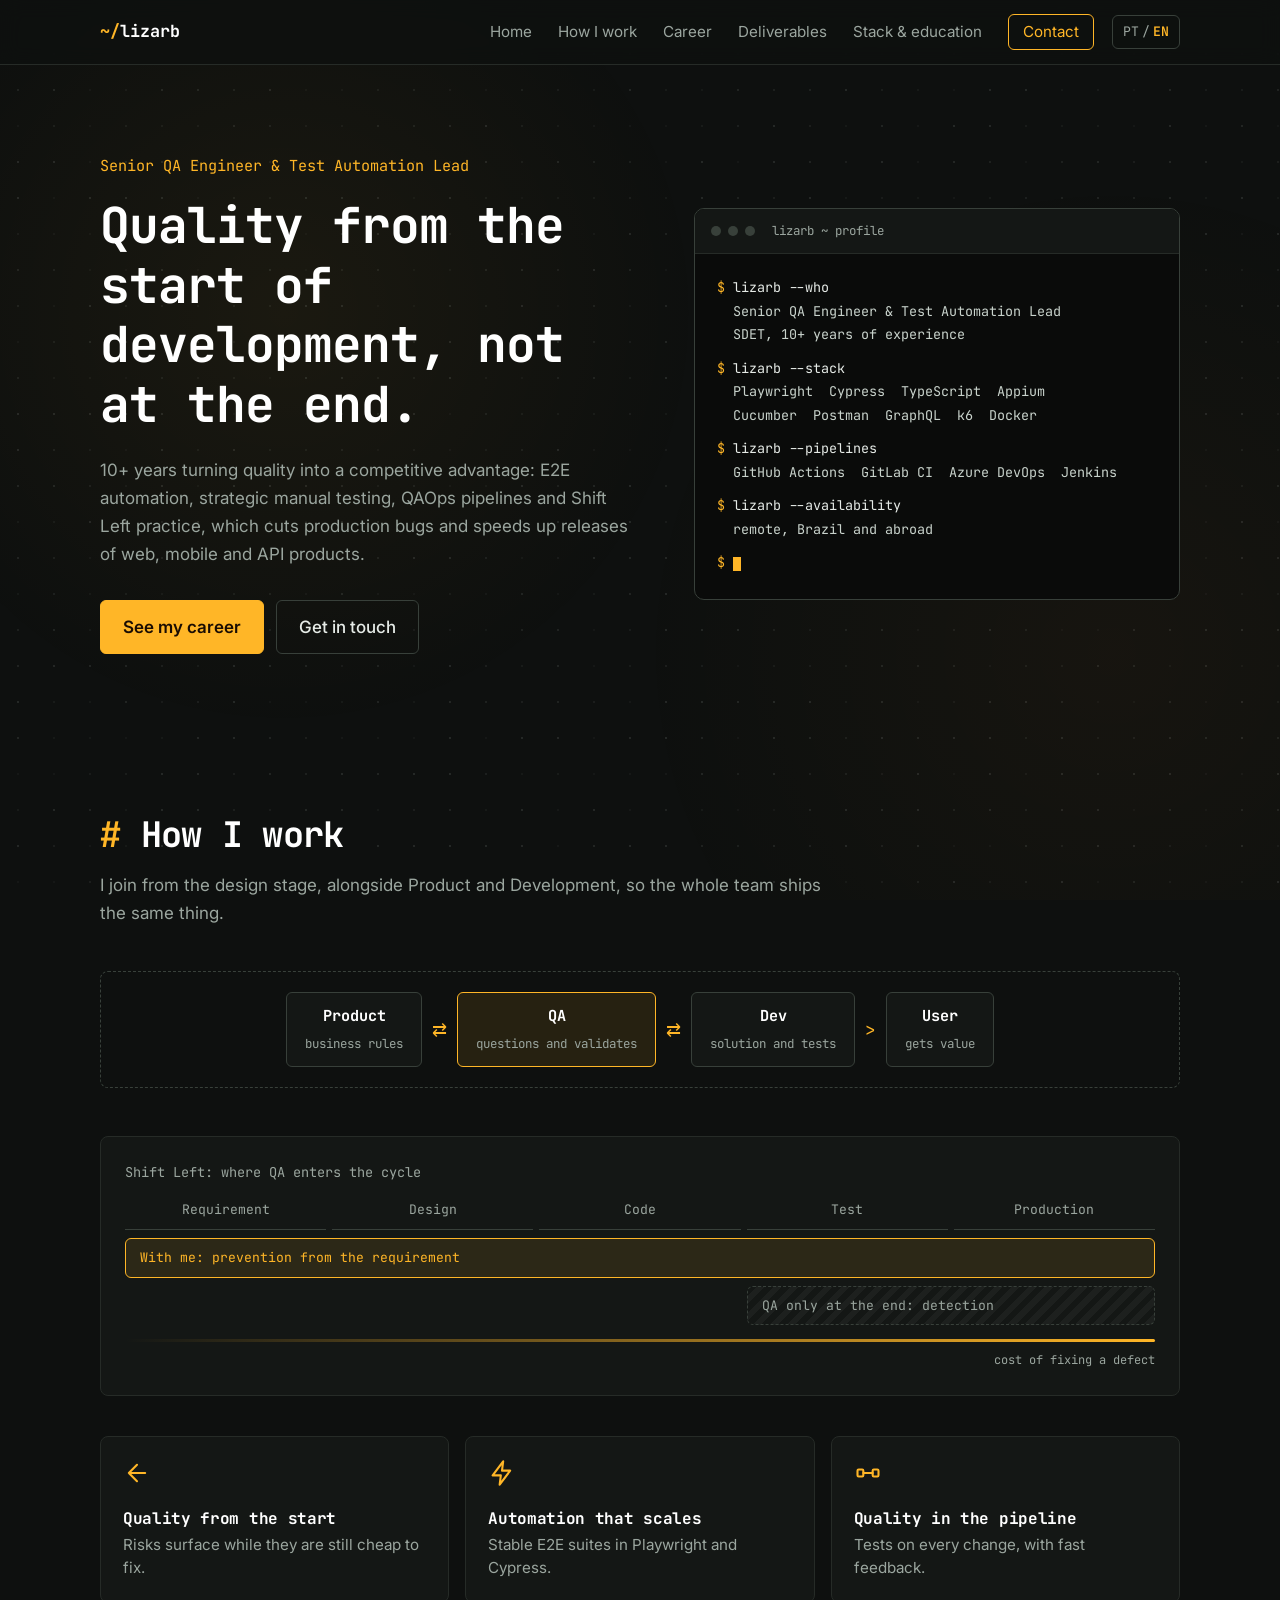
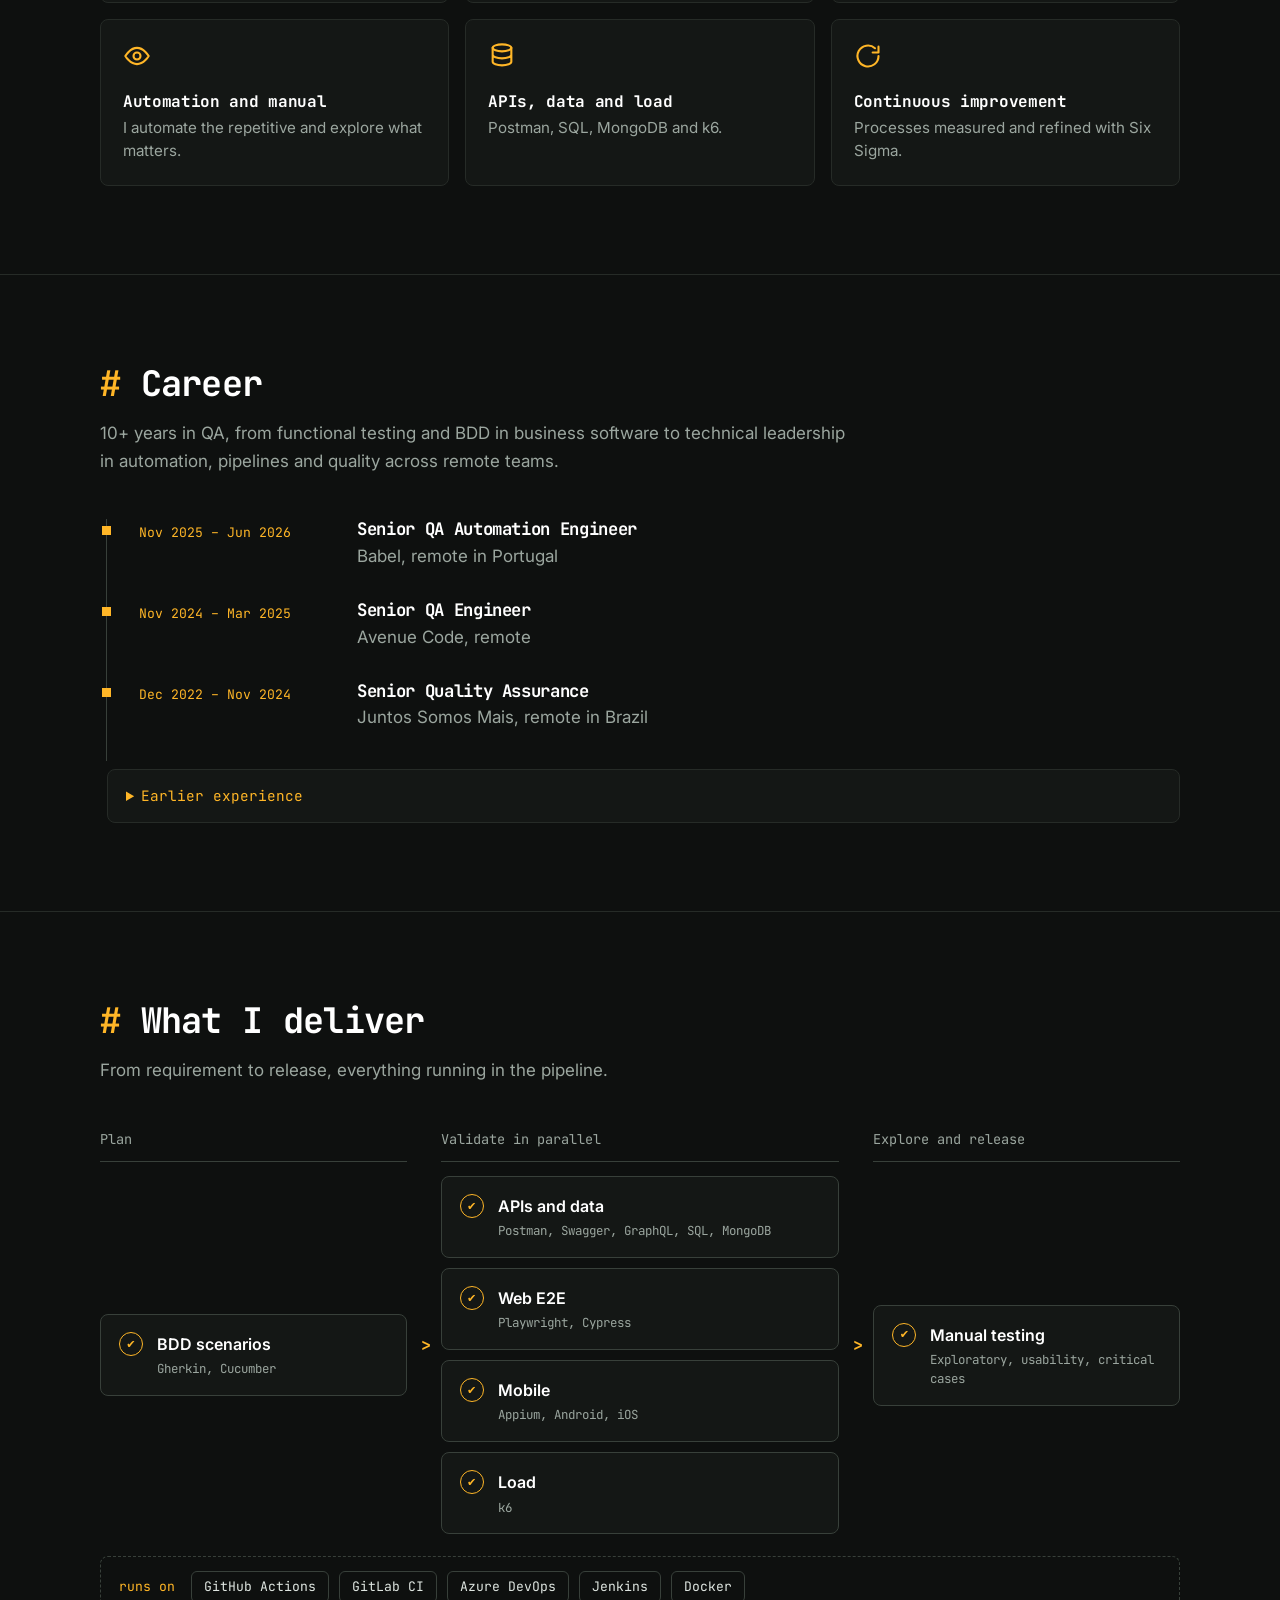
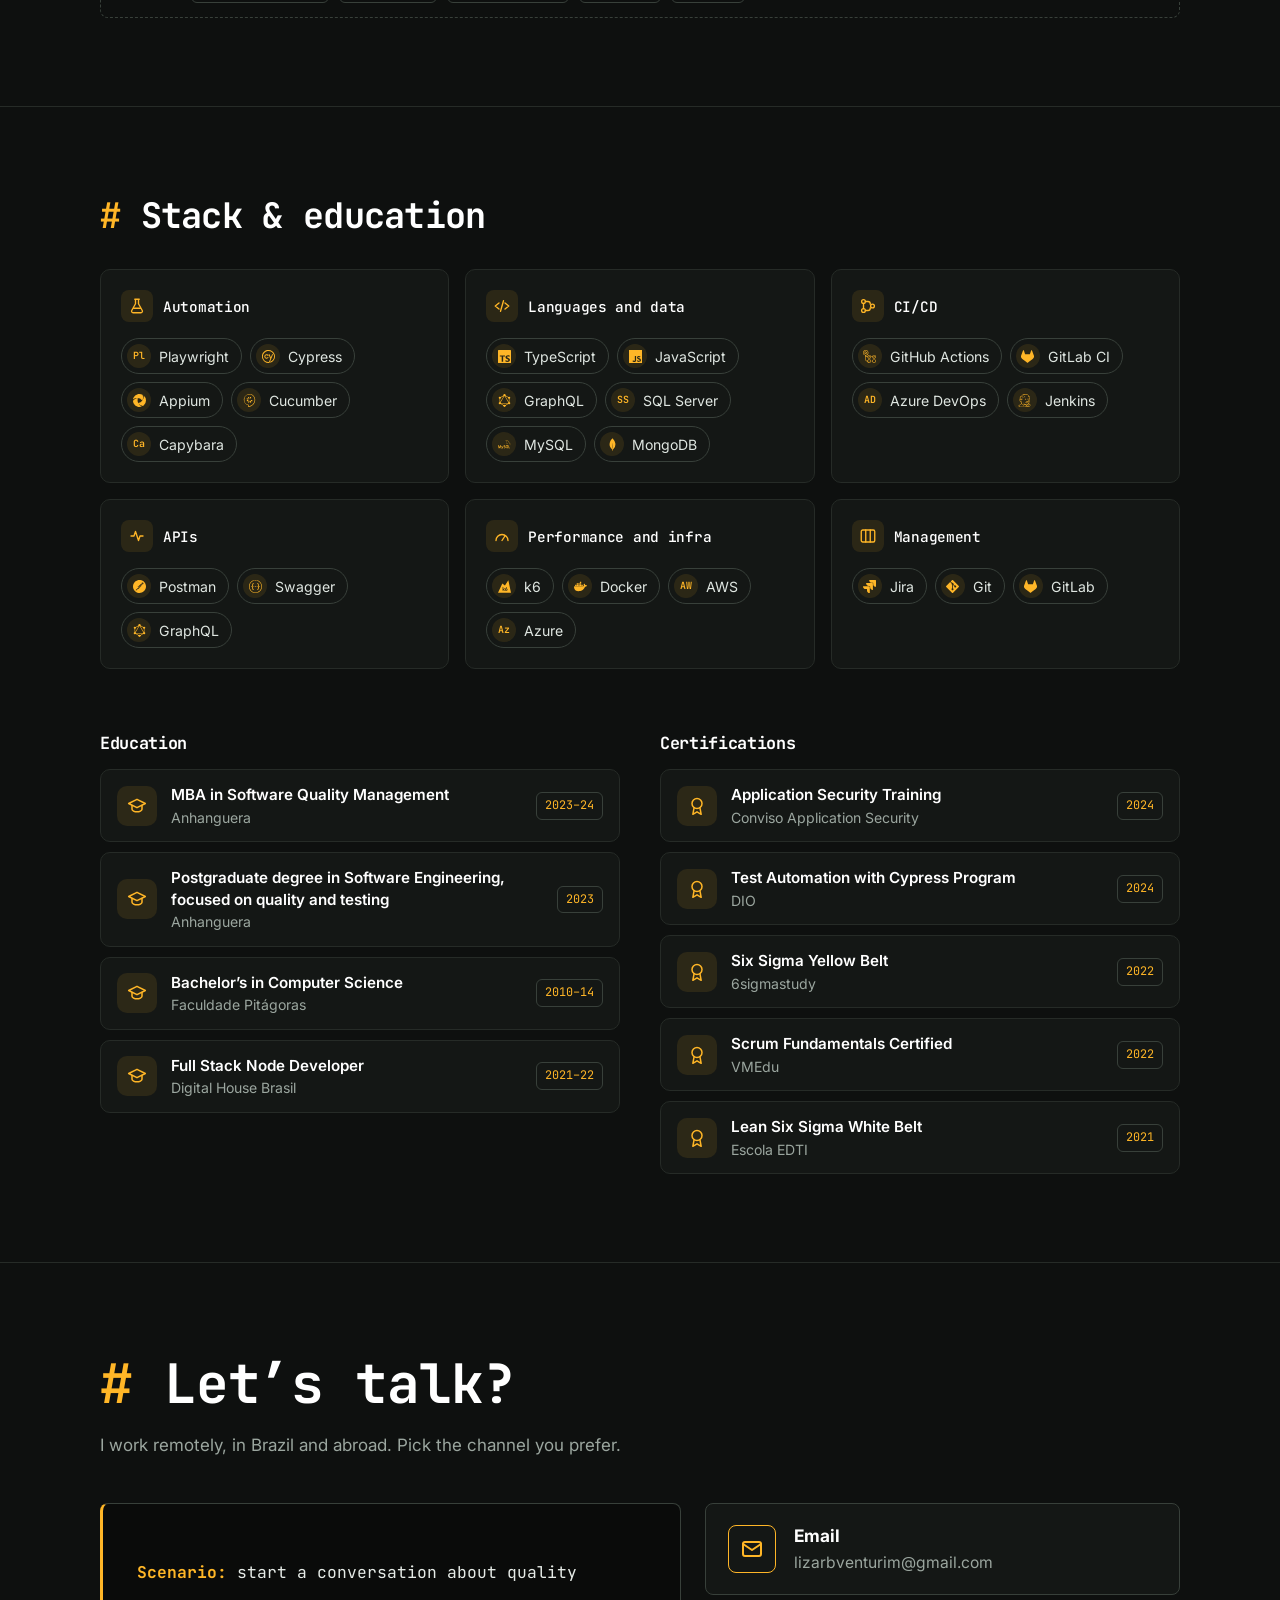
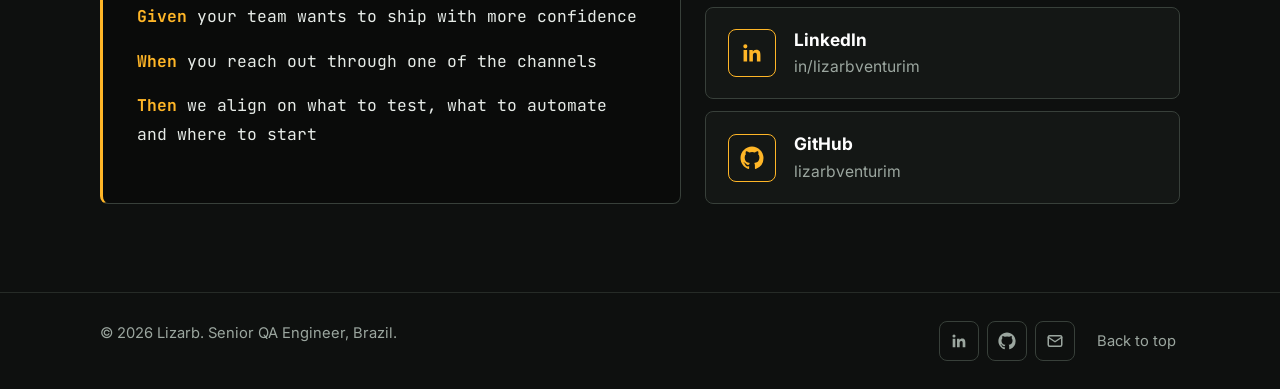
==== commit d2a84974: "feat: logos das ferramentas, imagem de pré-visualização e seletor de idioma visível no celular" ====
--- a/en/index.html
+++ b/en/index.html
@@ -8,6 +8,12 @@
   <meta property="og:title" content="Lizarb | Senior QA Engineer &amp; Test Automation Lead" />
   <meta property="og:description" content="Quality from the start of development: E2E automation, APIs, QAOps, mobile and performance." />
   <meta property="og:type" content="website" />
+  <meta property="og:image" content="https://lizarbventurim.github.io/assets/og.png" />
+  <meta property="og:image:width" content="1200" />
+  <meta property="og:image:height" content="630" />
+  <meta property="og:image:alt" content="Lizarb, Senior QA Engineer and Test Automation Lead" />
+  <meta name="twitter:card" content="summary_large_image" />
+  <meta name="twitter:image" content="https://lizarbventurim.github.io/assets/og.png" />
   <meta property="og:locale" content="en_US" />
   <meta property="og:locale:alternate" content="pt_BR" />
   <link rel="canonical" href="https://lizarbventurim.github.io/en/" />
@@ -36,8 +42,8 @@
         <a href="#entregas">Deliverables</a>
         <a href="#stack">Stack &amp; education</a>
         <a href="#contato" class="nav__cta">Contact</a>
-        <a href="../" class="lang" hreflang="pt-BR" lang="pt-BR" aria-label="Mudar para português">PT<span aria-hidden="true">/</span><b>EN</b></a>
       </nav>
+      <a href="../" class="lang" hreflang="pt-BR" lang="pt-BR" aria-label="Mudar para português">PT<span aria-hidden="true">/</span><b>EN</b></a>
     </div>
   </header>
 
@@ -230,45 +236,45 @@
             <h3 class="sgroup__t"><span class="sgroup__i"><svg viewBox="0 0 24 24" fill="none" stroke="currentColor" stroke-width="1.8" stroke-linecap="round" stroke-linejoin="round" aria-hidden="true"><path d="M9 3h6M10 3v6l-5 9a2 2 0 0 0 1.8 3h10.4a2 2 0 0 0 1.8-3l-5-9V3"/><path d="M7.5 15h9"/></svg></span>Automation</h3>
             <ul class="chips">
               <li><span class="chip__m" aria-hidden="true">Pl</span>Playwright</li>
-              <li><span class="chip__m" aria-hidden="true">Cy</span>Cypress</li>
-              <li><span class="chip__m" aria-hidden="true">Ap</span>Appium</li>
-              <li><span class="chip__m" aria-hidden="true">Cu</span>Cucumber</li>
+              <li><span class="chip__m chip__m--logo" aria-hidden="true"><i style="--ic:url(../assets/icons/cypress.svg)"></i></span>Cypress</li>
+              <li><span class="chip__m chip__m--logo" aria-hidden="true"><i style="--ic:url(../assets/icons/appium.svg)"></i></span>Appium</li>
+              <li><span class="chip__m chip__m--logo" aria-hidden="true"><i style="--ic:url(../assets/icons/cucumber.svg)"></i></span>Cucumber</li>
               <li><span class="chip__m" aria-hidden="true">Ca</span>Capybara</li>
             </ul>
           </div>
           <div class="sgroup">
             <h3 class="sgroup__t"><span class="sgroup__i"><svg viewBox="0 0 24 24" fill="none" stroke="currentColor" stroke-width="1.8" stroke-linecap="round" stroke-linejoin="round" aria-hidden="true"><path d="M8 8l-5 4 5 4M16 8l5 4-5 4M14 5l-4 14"/></svg></span>Languages and data</h3>
             <ul class="chips">
-              <li><span class="chip__m" aria-hidden="true">Ty</span>TypeScript</li>
-              <li><span class="chip__m" aria-hidden="true">Ja</span>JavaScript</li>
-              <li><span class="chip__m" aria-hidden="true">Gr</span>GraphQL</li>
+              <li><span class="chip__m chip__m--logo" aria-hidden="true"><i style="--ic:url(../assets/icons/typescript.svg)"></i></span>TypeScript</li>
+              <li><span class="chip__m chip__m--logo" aria-hidden="true"><i style="--ic:url(../assets/icons/javascript.svg)"></i></span>JavaScript</li>
+              <li><span class="chip__m chip__m--logo" aria-hidden="true"><i style="--ic:url(../assets/icons/graphql.svg)"></i></span>GraphQL</li>
               <li><span class="chip__m" aria-hidden="true">SS</span>SQL Server</li>
-              <li><span class="chip__m" aria-hidden="true">My</span>MySQL</li>
-              <li><span class="chip__m" aria-hidden="true">Mo</span>MongoDB</li>
+              <li><span class="chip__m chip__m--logo" aria-hidden="true"><i style="--ic:url(../assets/icons/mysql.svg)"></i></span>MySQL</li>
+              <li><span class="chip__m chip__m--logo" aria-hidden="true"><i style="--ic:url(../assets/icons/mongodb.svg)"></i></span>MongoDB</li>
             </ul>
           </div>
           <div class="sgroup">
             <h3 class="sgroup__t"><span class="sgroup__i"><svg viewBox="0 0 24 24" fill="none" stroke="currentColor" stroke-width="1.8" stroke-linecap="round" stroke-linejoin="round" aria-hidden="true"><circle cx="6" cy="6" r="2.5"/><circle cx="6" cy="18" r="2.5"/><circle cx="18" cy="12" r="2.5"/><path d="M6 8.5v7M8.5 6H12a3 3 0 0 1 3 3v.5M8.5 18H12a3 3 0 0 0 3-3v-.5"/></svg></span>CI/CD</h3>
             <ul class="chips">
-              <li><span class="chip__m" aria-hidden="true">GA</span>GitHub Actions</li>
-              <li><span class="chip__m" aria-hidden="true">GC</span>GitLab CI</li>
+              <li><span class="chip__m chip__m--logo" aria-hidden="true"><i style="--ic:url(../assets/icons/githubactions.svg)"></i></span>GitHub Actions</li>
+              <li><span class="chip__m chip__m--logo" aria-hidden="true"><i style="--ic:url(../assets/icons/gitlab.svg)"></i></span>GitLab CI</li>
               <li><span class="chip__m" aria-hidden="true">AD</span>Azure DevOps</li>
-              <li><span class="chip__m" aria-hidden="true">Je</span>Jenkins</li>
+              <li><span class="chip__m chip__m--logo" aria-hidden="true"><i style="--ic:url(../assets/icons/jenkins.svg)"></i></span>Jenkins</li>
             </ul>
           </div>
           <div class="sgroup">
             <h3 class="sgroup__t"><span class="sgroup__i"><svg viewBox="0 0 24 24" fill="none" stroke="currentColor" stroke-width="1.8" stroke-linecap="round" stroke-linejoin="round" aria-hidden="true"><path d="M4 12h4l2-6 4 12 2-6h4"/></svg></span>APIs</h3>
             <ul class="chips">
-              <li><span class="chip__m" aria-hidden="true">Po</span>Postman</li>
-              <li><span class="chip__m" aria-hidden="true">Sw</span>Swagger</li>
-              <li><span class="chip__m" aria-hidden="true">Gr</span>GraphQL</li>
+              <li><span class="chip__m chip__m--logo" aria-hidden="true"><i style="--ic:url(../assets/icons/postman.svg)"></i></span>Postman</li>
+              <li><span class="chip__m chip__m--logo" aria-hidden="true"><i style="--ic:url(../assets/icons/swagger.svg)"></i></span>Swagger</li>
+              <li><span class="chip__m chip__m--logo" aria-hidden="true"><i style="--ic:url(../assets/icons/graphql.svg)"></i></span>GraphQL</li>
             </ul>
           </div>
           <div class="sgroup">
             <h3 class="sgroup__t"><span class="sgroup__i"><svg viewBox="0 0 24 24" fill="none" stroke="currentColor" stroke-width="1.8" stroke-linecap="round" stroke-linejoin="round" aria-hidden="true"><path d="M4 18a8 8 0 1 1 16 0"/><path d="M12 18l4-6"/></svg></span>Performance and infra</h3>
             <ul class="chips">
-              <li><span class="chip__m" aria-hidden="true">k6</span>k6</li>
-              <li><span class="chip__m" aria-hidden="true">Do</span>Docker</li>
+              <li><span class="chip__m chip__m--logo" aria-hidden="true"><i style="--ic:url(../assets/icons/k6.svg)"></i></span>k6</li>
+              <li><span class="chip__m chip__m--logo" aria-hidden="true"><i style="--ic:url(../assets/icons/docker.svg)"></i></span>Docker</li>
               <li><span class="chip__m" aria-hidden="true">AW</span>AWS</li>
               <li><span class="chip__m" aria-hidden="true">Az</span>Azure</li>
             </ul>
@@ -276,9 +282,9 @@
           <div class="sgroup">
             <h3 class="sgroup__t"><span class="sgroup__i"><svg viewBox="0 0 24 24" fill="none" stroke="currentColor" stroke-width="1.8" stroke-linecap="round" stroke-linejoin="round" aria-hidden="true"><rect x="3" y="4" width="18" height="16" rx="2"/><path d="M9 4v16M15 4v16"/></svg></span>Management</h3>
             <ul class="chips">
-              <li><span class="chip__m" aria-hidden="true">Ji</span>Jira</li>
-              <li><span class="chip__m" aria-hidden="true">Gi</span>Git</li>
-              <li><span class="chip__m" aria-hidden="true">Gi</span>GitLab</li>
+              <li><span class="chip__m chip__m--logo" aria-hidden="true"><i style="--ic:url(../assets/icons/jira.svg)"></i></span>Jira</li>
+              <li><span class="chip__m chip__m--logo" aria-hidden="true"><i style="--ic:url(../assets/icons/git.svg)"></i></span>Git</li>
+              <li><span class="chip__m chip__m--logo" aria-hidden="true"><i style="--ic:url(../assets/icons/gitlab.svg)"></i></span>GitLab</li>
             </ul>
           </div>
         </div>
--- a/style.css
+++ b/style.css
@@ -205,7 +205,7 @@
 /* Acessibilidade e idioma */
 .skip{position:absolute;left:12px;top:-60px;z-index:100;background:var(--accent);color:#1a0d03;padding:10px 16px;border-radius:6px;font-weight:600;transition:top .15s}
 .skip:focus{top:10px}
-.lang{display:inline-flex;gap:3px;font-family:var(--mono);font-size:.82rem;border:1px solid var(--line-strong);padding:5px 10px;border-radius:6px;color:var(--muted)}
+.lang{display:inline-flex;flex:none;gap:3px;font-family:var(--mono);font-size:.82rem;border:1px solid var(--line-strong);padding:5px 10px;border-radius:6px;color:var(--muted)}
 .lang b{color:var(--accent);font-weight:600}
 .lang:hover{border-color:var(--accent);color:#fff}
 .nav__links a{padding-block:4px}
@@ -218,3 +218,11 @@
 .js .reveal{opacity:0;transform:translateY(18px);transition:opacity .6s ease,transform .6s ease}
 .js .reveal.in{opacity:1;transform:none}
 @media (prefers-reduced-motion:reduce){.js .reveal{opacity:1;transform:none;transition:none}}
+
+.chip__m--logo i{display:block;width:13px;height:13px;background:var(--accent);-webkit-mask:var(--ic) center/contain no-repeat;mask:var(--ic) center/contain no-repeat}
+.nav__links{margin-left:auto;margin-right:18px}
+@media (max-width:680px){
+  .nav__links{margin:0}
+  .lang{order:2;margin-left:auto}
+  .nav__toggle{order:3;margin-left:10px}
+}
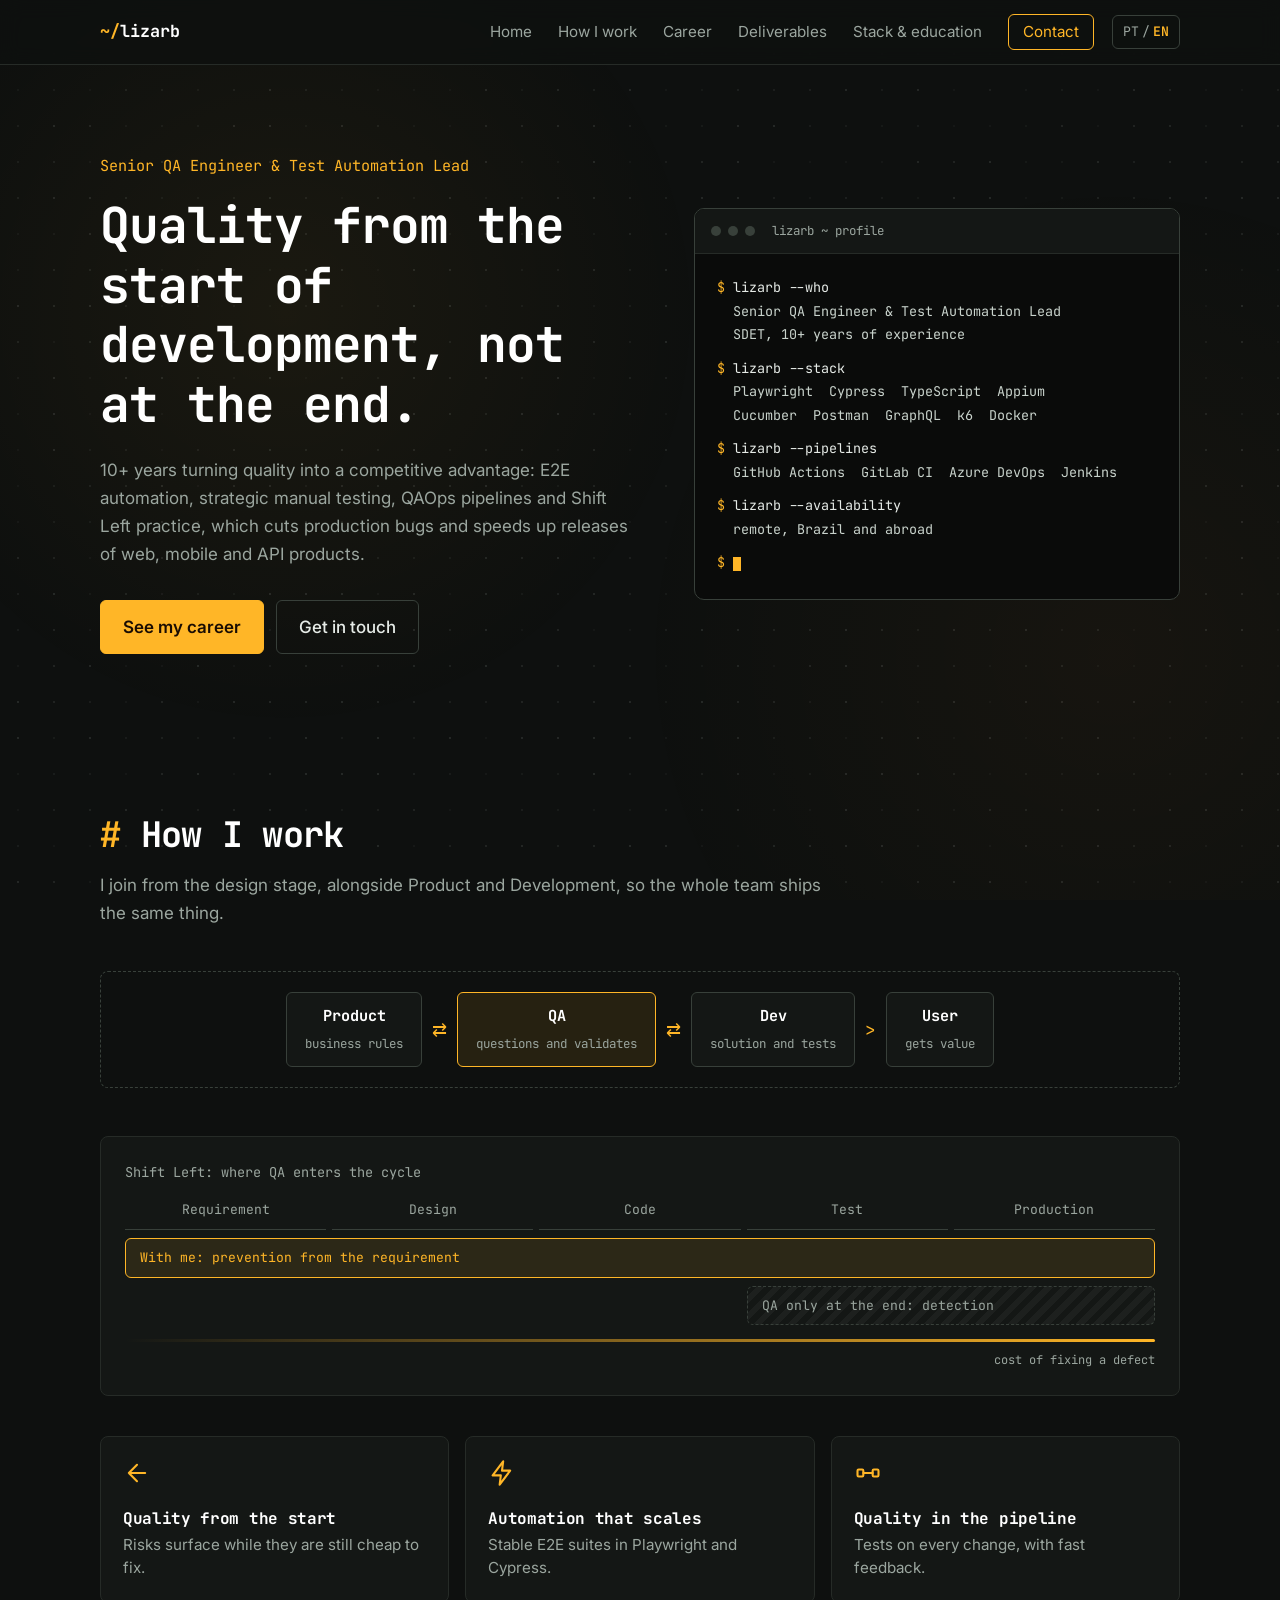
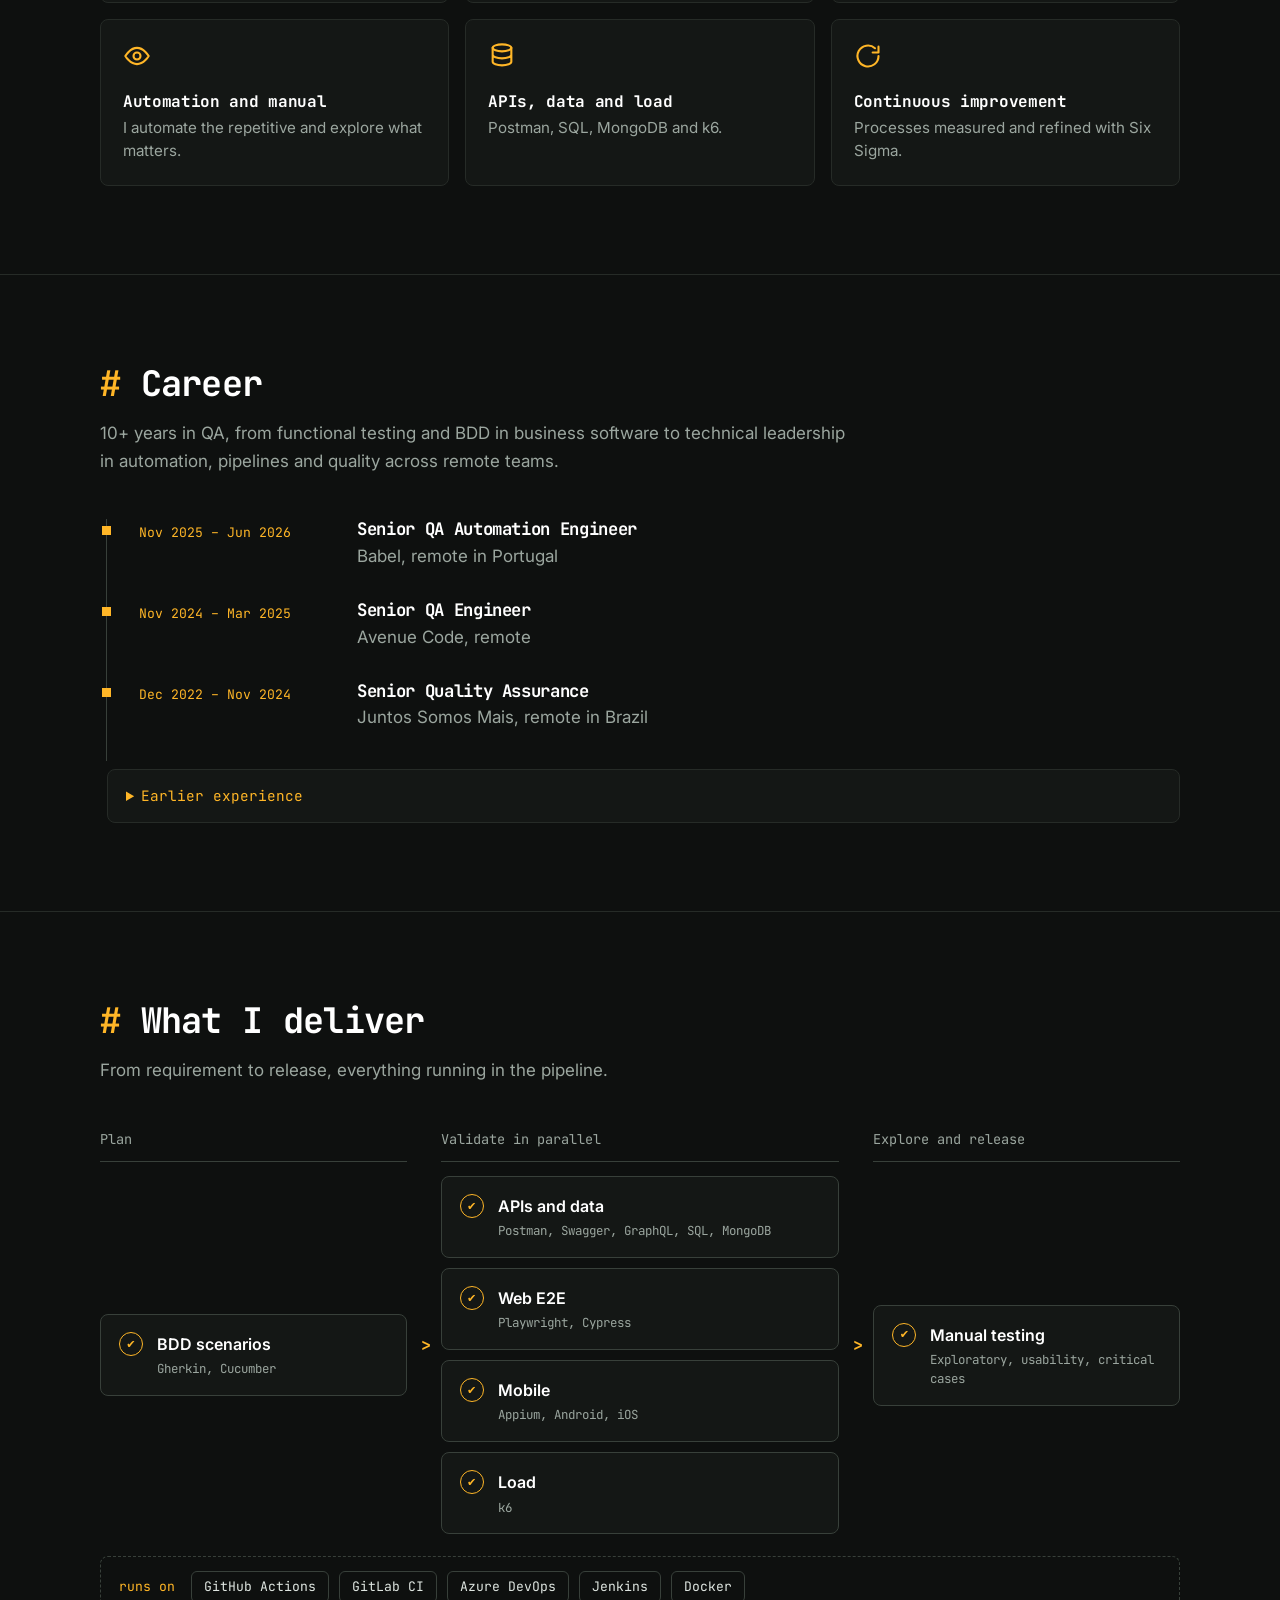
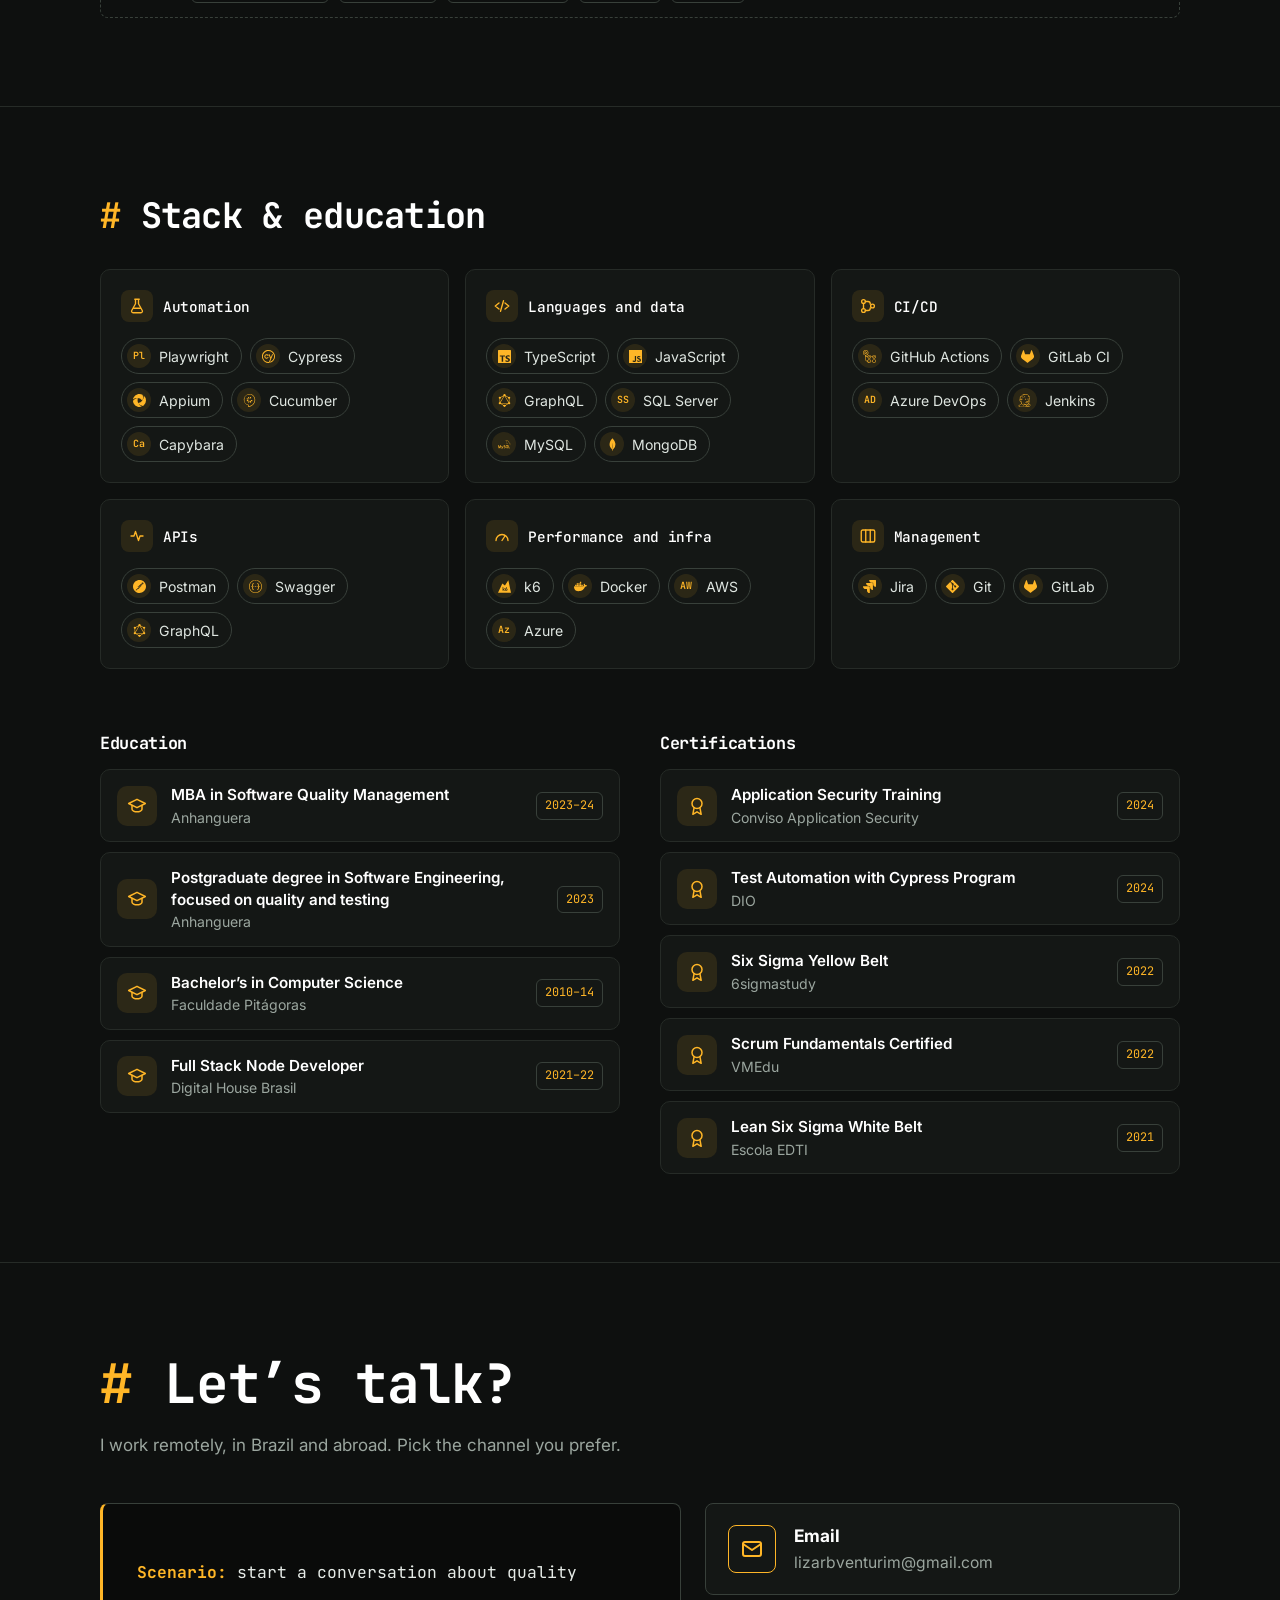
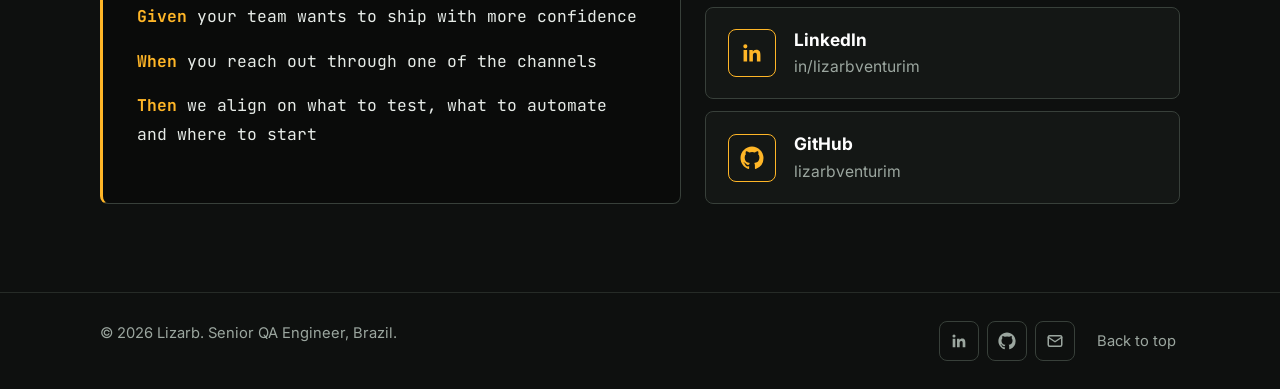
==== commit 114ee360: "feat: domínio personalizado lizarb.venturim.me" ====
--- a/en/index.html
+++ b/en/index.html
@@ -8,18 +8,18 @@
   <meta property="og:title" content="Lizarb | Senior QA Engineer &amp; Test Automation Lead" />
   <meta property="og:description" content="Quality from the start of development: E2E automation, APIs, QAOps, mobile and performance." />
   <meta property="og:type" content="website" />
-  <meta property="og:image" content="https://lizarbventurim.github.io/assets/og.png" />
+  <meta property="og:image" content="https://lizarb.venturim.me/assets/og.png" />
   <meta property="og:image:width" content="1200" />
   <meta property="og:image:height" content="630" />
   <meta property="og:image:alt" content="Lizarb, Senior QA Engineer and Test Automation Lead" />
   <meta name="twitter:card" content="summary_large_image" />
-  <meta name="twitter:image" content="https://lizarbventurim.github.io/assets/og.png" />
+  <meta name="twitter:image" content="https://lizarb.venturim.me/assets/og.png" />
   <meta property="og:locale" content="en_US" />
   <meta property="og:locale:alternate" content="pt_BR" />
-  <link rel="canonical" href="https://lizarbventurim.github.io/en/" />
-  <link rel="alternate" hreflang="pt-BR" href="https://lizarbventurim.github.io/" />
-  <link rel="alternate" hreflang="en" href="https://lizarbventurim.github.io/en/" />
-  <link rel="alternate" hreflang="x-default" href="https://lizarbventurim.github.io/" />
+  <link rel="canonical" href="https://lizarb.venturim.me/en/" />
+  <link rel="alternate" hreflang="pt-BR" href="https://lizarb.venturim.me/" />
+  <link rel="alternate" hreflang="en" href="https://lizarb.venturim.me/en/" />
+  <link rel="alternate" hreflang="x-default" href="https://lizarb.venturim.me/" />
   <meta name="theme-color" content="#0e100f" />
   <link rel="icon" href="data:image/svg+xml,%3Csvg xmlns='http://www.w3.org/2000/svg' viewBox='0 0 64 64'%3E%3Crect width='64' height='64' rx='12' fill='%230e100f'/%3E%3Cpath d='M14 20l16 12-16 12' fill='none' stroke='%23ffb627' stroke-width='6' stroke-linecap='round' stroke-linejoin='round'/%3E%3Cpath d='M34 46h18' stroke='%23ffb627' stroke-width='6' stroke-linecap='round'/%3E%3C/svg%3E" />
   <link rel="preconnect" href="https://fonts.googleapis.com" />
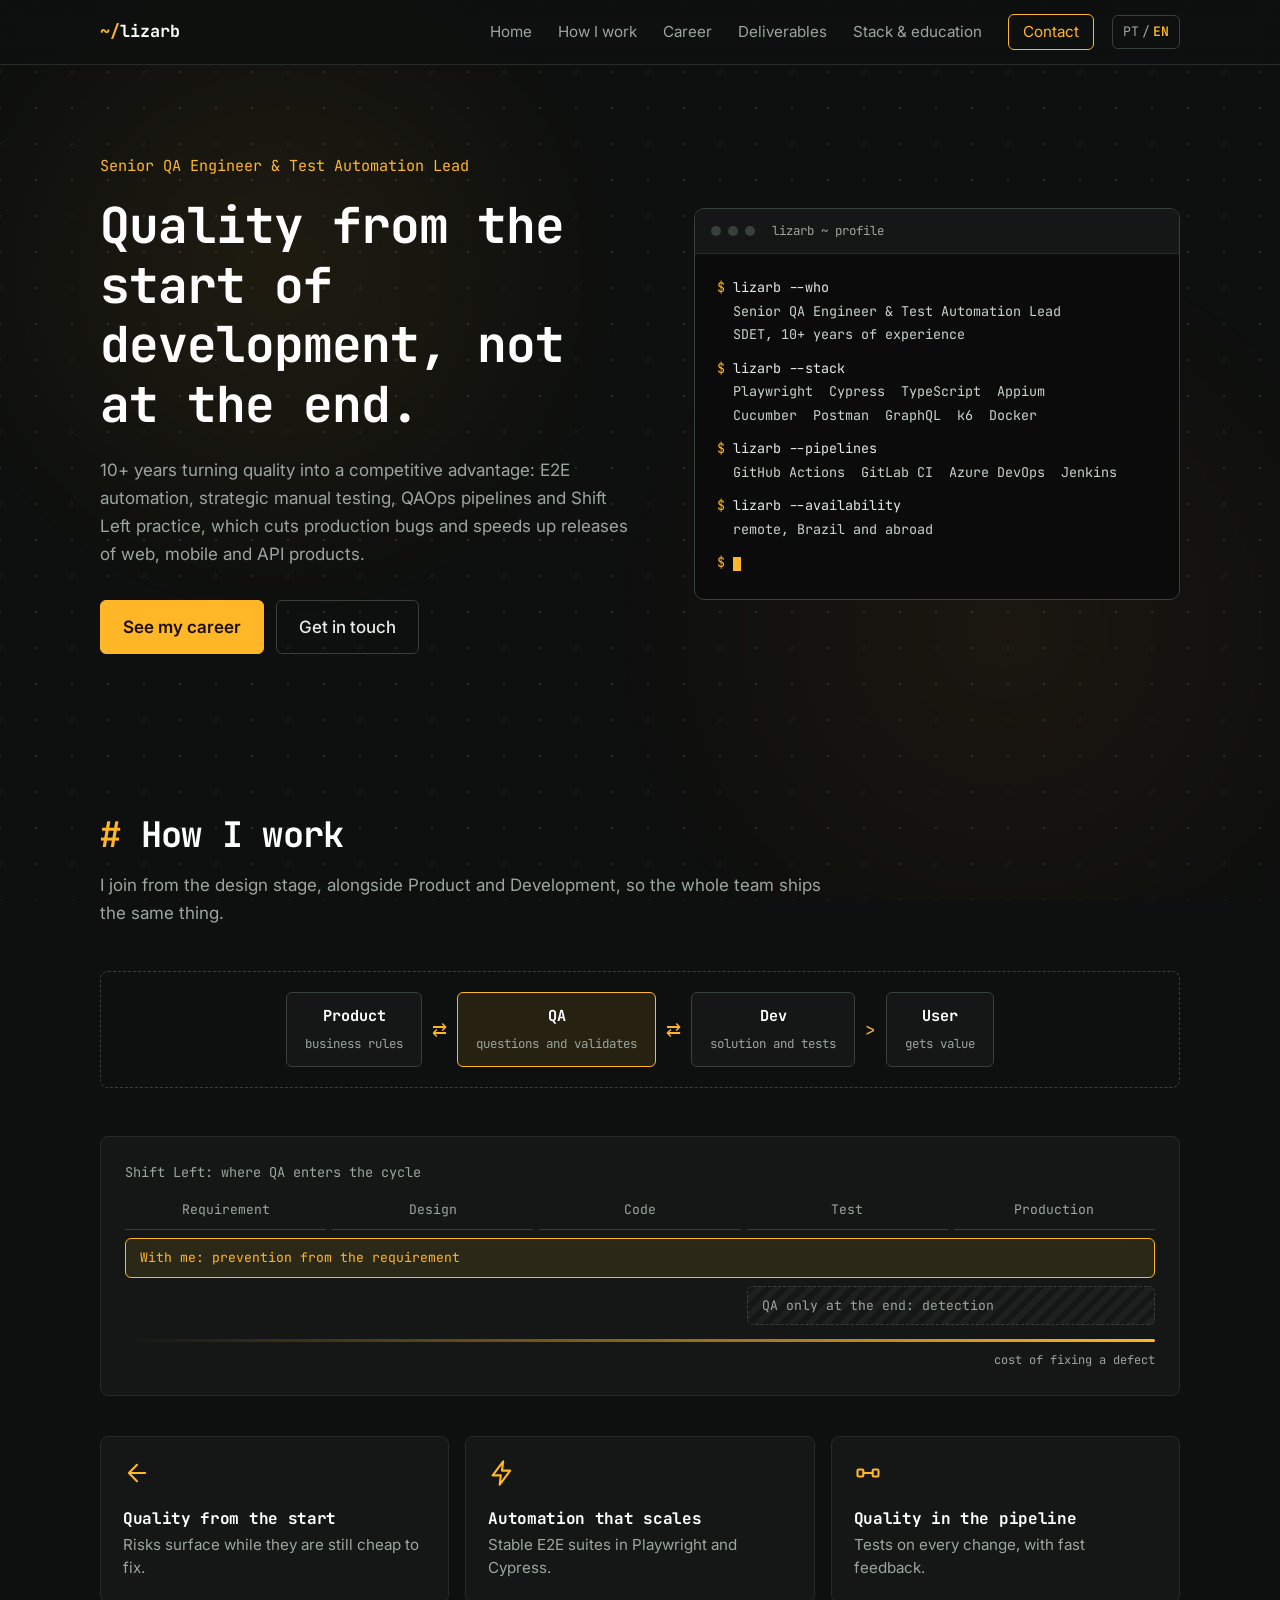
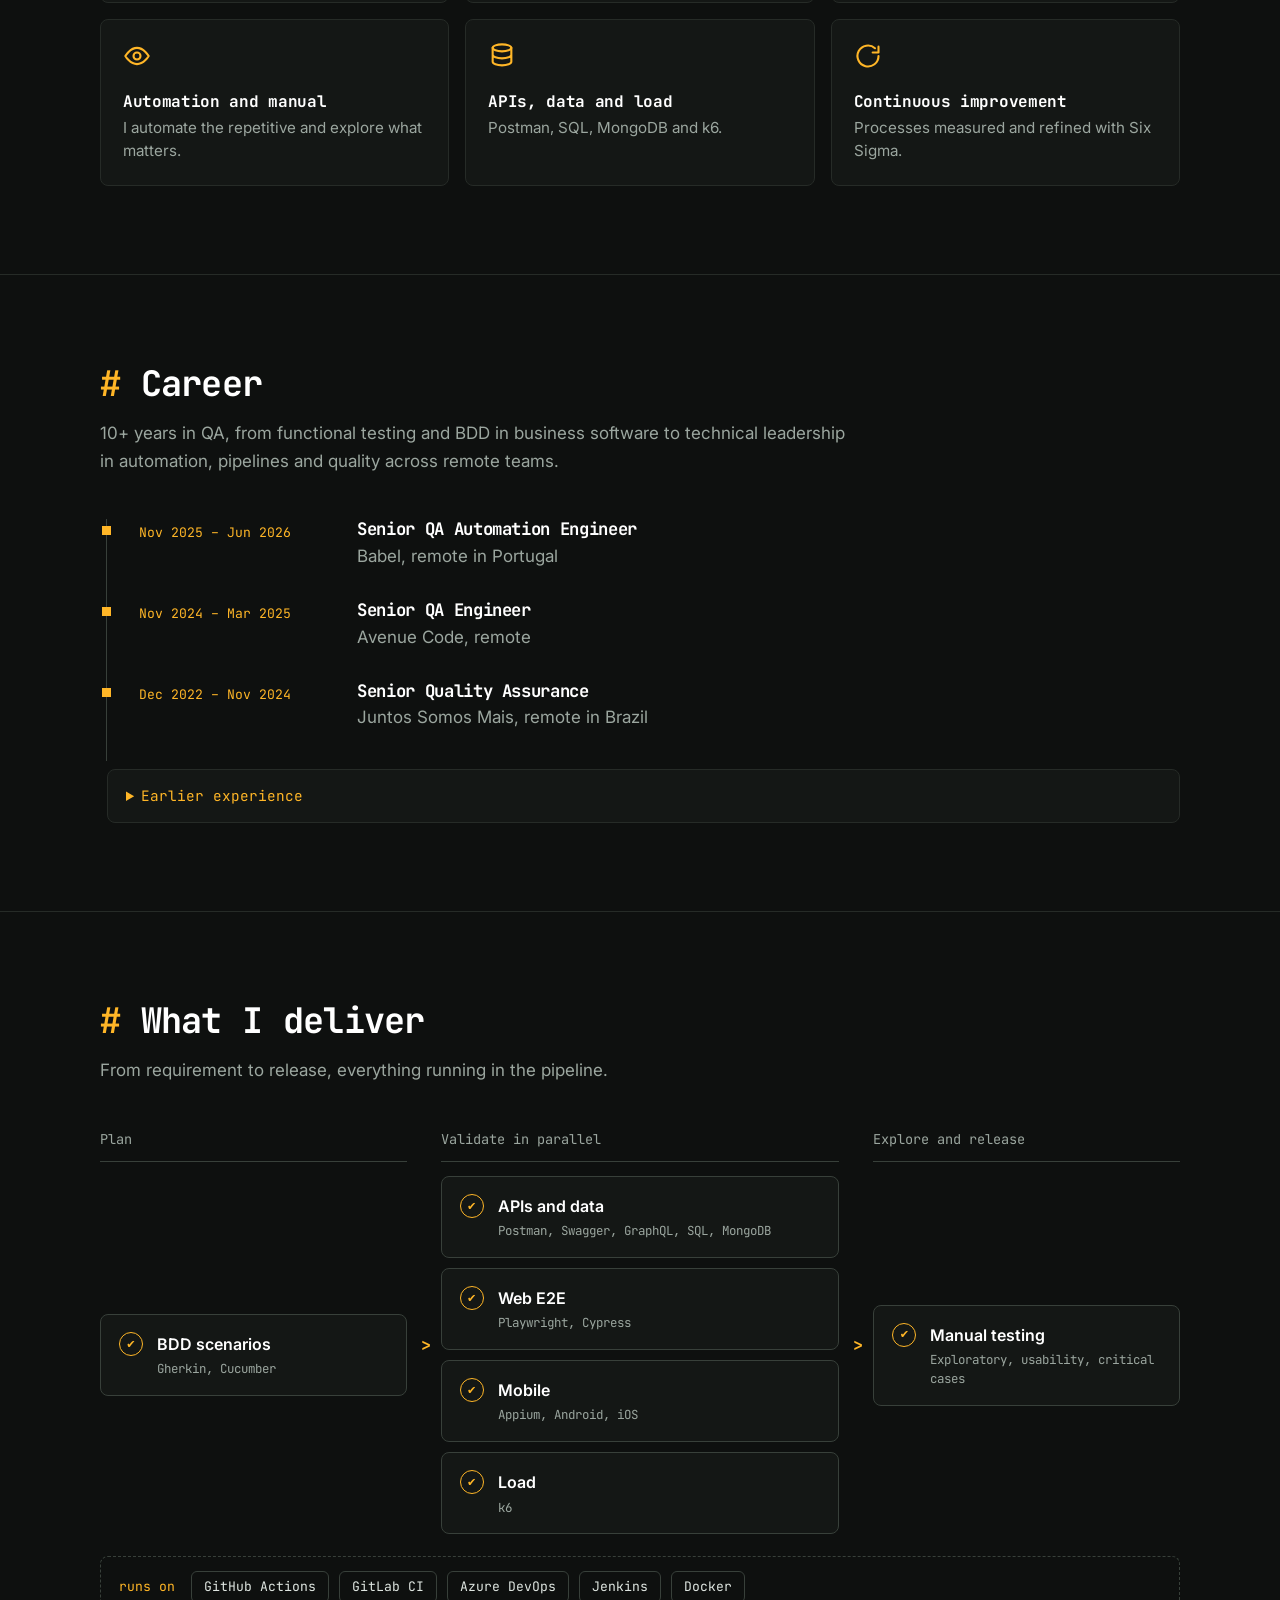
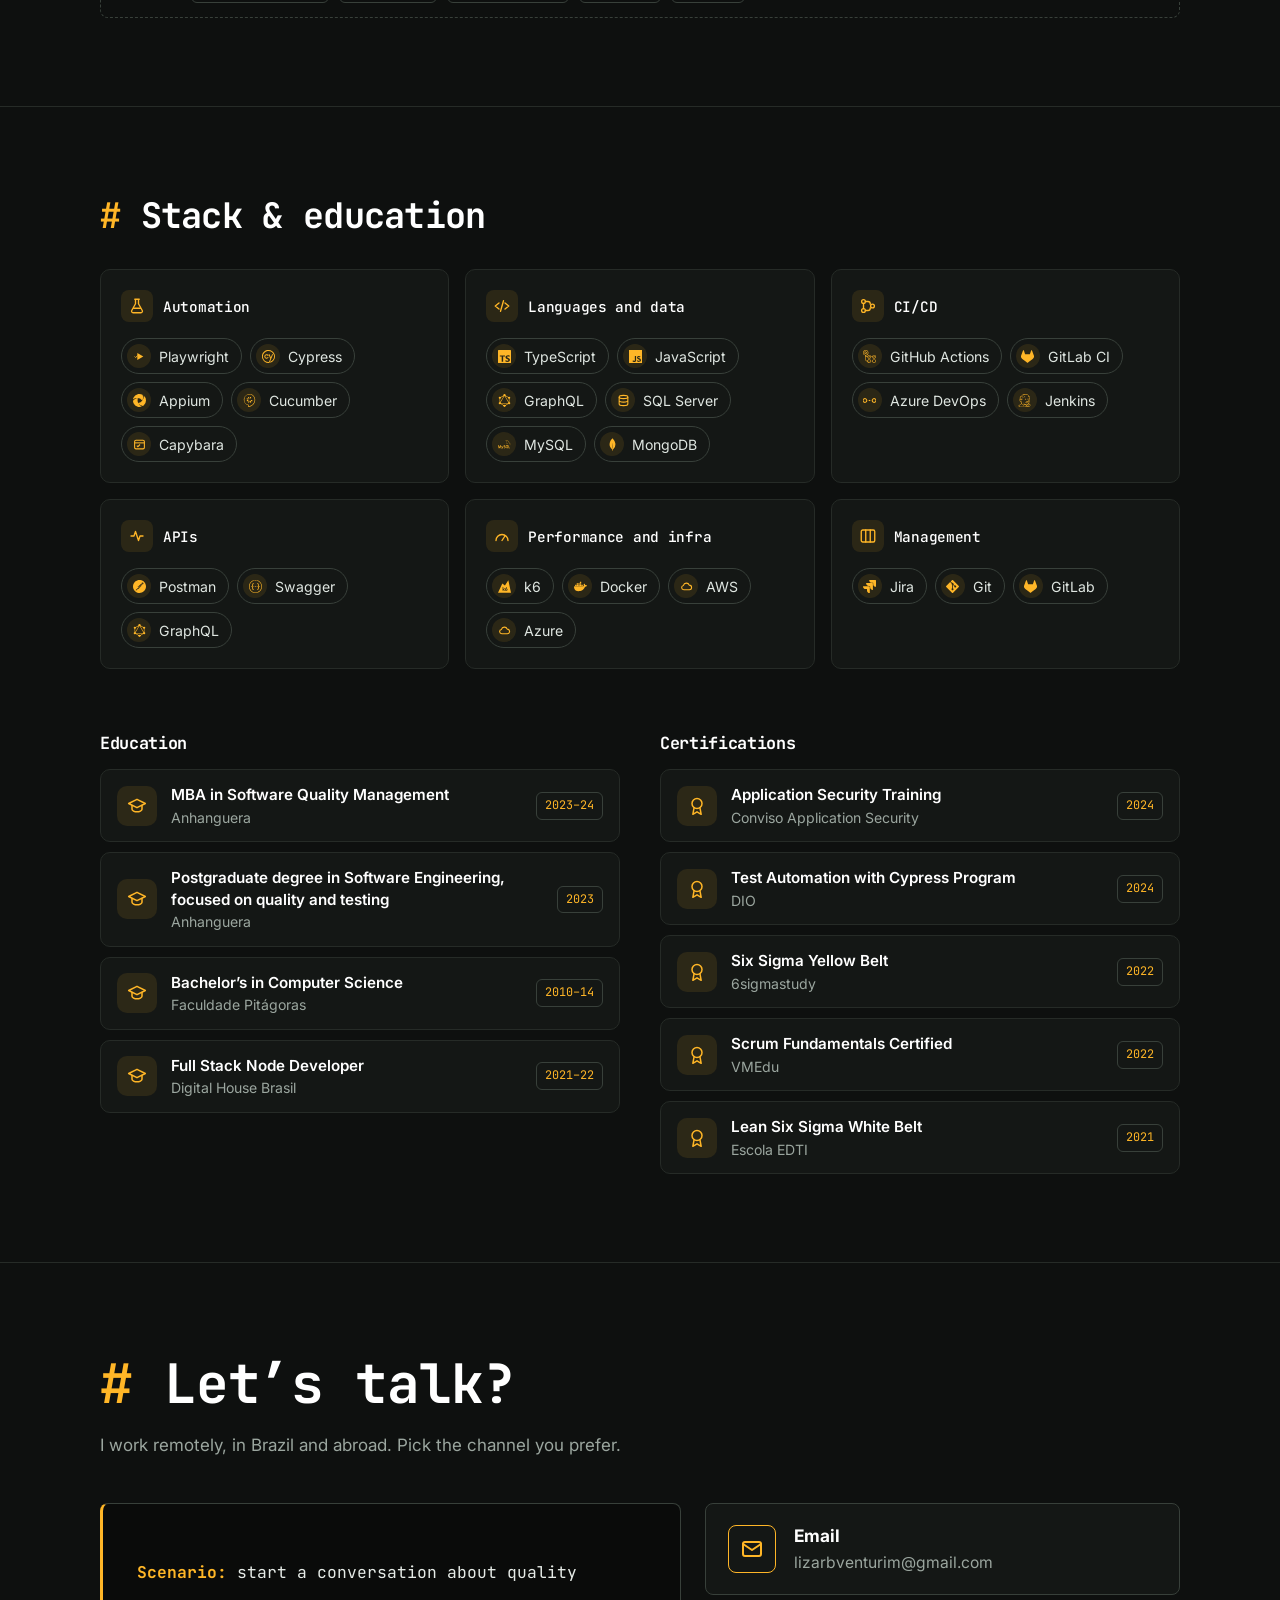
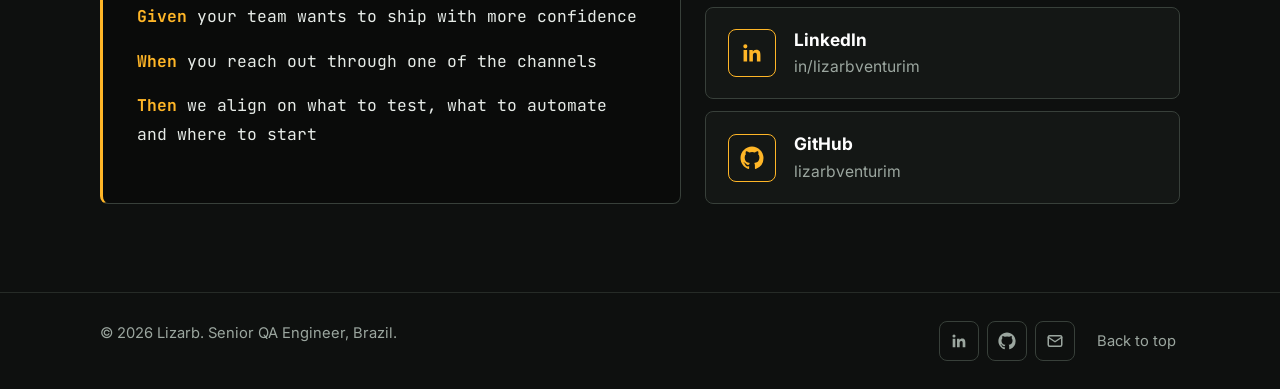
==== commit 78d6711a: "feat: 404, sitemap, robots, og em inglês, ícones restantes, fundo otimizado e acessibilidade do sele" ====
--- a/en/index.html
+++ b/en/index.html
@@ -8,12 +8,12 @@
   <meta property="og:title" content="Lizarb | Senior QA Engineer &amp; Test Automation Lead" />
   <meta property="og:description" content="Quality from the start of development: E2E automation, APIs, QAOps, mobile and performance." />
   <meta property="og:type" content="website" />
-  <meta property="og:image" content="https://lizarb.venturim.me/assets/og.png" />
+  <meta property="og:image" content="https://lizarb.venturim.me/assets/og-en.png" />
   <meta property="og:image:width" content="1200" />
   <meta property="og:image:height" content="630" />
   <meta property="og:image:alt" content="Lizarb, Senior QA Engineer and Test Automation Lead" />
   <meta name="twitter:card" content="summary_large_image" />
-  <meta name="twitter:image" content="https://lizarb.venturim.me/assets/og.png" />
+  <meta name="twitter:image" content="https://lizarb.venturim.me/assets/og-en.png" />
   <meta property="og:locale" content="en_US" />
   <meta property="og:locale:alternate" content="pt_BR" />
   <link rel="canonical" href="https://lizarb.venturim.me/en/" />
@@ -29,6 +29,7 @@
 </head>
 <body>
   <a class="skip" href="#conteudo">Skip to content</a>
+  <div class="bgfx" aria-hidden="true"><i class="blob b1"></i><i class="blob b2"></i><i class="glow" id="glow"></i></div>
   <canvas id="bg" aria-hidden="true"></canvas>
 
   <header class="nav" id="topo">
@@ -43,7 +44,7 @@
         <a href="#stack">Stack &amp; education</a>
         <a href="#contato" class="nav__cta">Contact</a>
       </nav>
-      <a href="../" class="lang" hreflang="pt-BR" lang="pt-BR" aria-label="Mudar para português">PT<span aria-hidden="true">/</span><b>EN</b></a>
+      <a href="../" class="lang" hreflang="pt-BR" lang="pt-BR">PT<span aria-hidden="true">/</span><b>EN</b><span class="sr"> (mudar para português)</span></a>
     </div>
   </header>
 
@@ -235,11 +236,11 @@
           <div class="sgroup">
             <h3 class="sgroup__t"><span class="sgroup__i"><svg viewBox="0 0 24 24" fill="none" stroke="currentColor" stroke-width="1.8" stroke-linecap="round" stroke-linejoin="round" aria-hidden="true"><path d="M9 3h6M10 3v6l-5 9a2 2 0 0 0 1.8 3h10.4a2 2 0 0 0 1.8-3l-5-9V3"/><path d="M7.5 15h9"/></svg></span>Automation</h3>
             <ul class="chips">
-              <li><span class="chip__m" aria-hidden="true">Pl</span>Playwright</li>
+              <li><span class="chip__m chip__m--logo" aria-hidden="true"><i style="--ic:url(../assets/icons/playwright.svg)"></i></span>Playwright</li>
               <li><span class="chip__m chip__m--logo" aria-hidden="true"><i style="--ic:url(../assets/icons/cypress.svg)"></i></span>Cypress</li>
               <li><span class="chip__m chip__m--logo" aria-hidden="true"><i style="--ic:url(../assets/icons/appium.svg)"></i></span>Appium</li>
               <li><span class="chip__m chip__m--logo" aria-hidden="true"><i style="--ic:url(../assets/icons/cucumber.svg)"></i></span>Cucumber</li>
-              <li><span class="chip__m" aria-hidden="true">Ca</span>Capybara</li>
+              <li><span class="chip__m chip__m--logo" aria-hidden="true"><i style="--ic:url(../assets/icons/capybara.svg)"></i></span>Capybara</li>
             </ul>
           </div>
           <div class="sgroup">
@@ -248,7 +249,7 @@
               <li><span class="chip__m chip__m--logo" aria-hidden="true"><i style="--ic:url(../assets/icons/typescript.svg)"></i></span>TypeScript</li>
               <li><span class="chip__m chip__m--logo" aria-hidden="true"><i style="--ic:url(../assets/icons/javascript.svg)"></i></span>JavaScript</li>
               <li><span class="chip__m chip__m--logo" aria-hidden="true"><i style="--ic:url(../assets/icons/graphql.svg)"></i></span>GraphQL</li>
-              <li><span class="chip__m" aria-hidden="true">SS</span>SQL Server</li>
+              <li><span class="chip__m chip__m--logo" aria-hidden="true"><i style="--ic:url(../assets/icons/sqlserver.svg)"></i></span>SQL Server</li>
               <li><span class="chip__m chip__m--logo" aria-hidden="true"><i style="--ic:url(../assets/icons/mysql.svg)"></i></span>MySQL</li>
               <li><span class="chip__m chip__m--logo" aria-hidden="true"><i style="--ic:url(../assets/icons/mongodb.svg)"></i></span>MongoDB</li>
             </ul>
@@ -258,7 +259,7 @@
             <ul class="chips">
               <li><span class="chip__m chip__m--logo" aria-hidden="true"><i style="--ic:url(../assets/icons/githubactions.svg)"></i></span>GitHub Actions</li>
               <li><span class="chip__m chip__m--logo" aria-hidden="true"><i style="--ic:url(../assets/icons/gitlab.svg)"></i></span>GitLab CI</li>
-              <li><span class="chip__m" aria-hidden="true">AD</span>Azure DevOps</li>
+              <li><span class="chip__m chip__m--logo" aria-hidden="true"><i style="--ic:url(../assets/icons/azuredevops.svg)"></i></span>Azure DevOps</li>
               <li><span class="chip__m chip__m--logo" aria-hidden="true"><i style="--ic:url(../assets/icons/jenkins.svg)"></i></span>Jenkins</li>
             </ul>
           </div>
@@ -275,8 +276,8 @@
             <ul class="chips">
               <li><span class="chip__m chip__m--logo" aria-hidden="true"><i style="--ic:url(../assets/icons/k6.svg)"></i></span>k6</li>
               <li><span class="chip__m chip__m--logo" aria-hidden="true"><i style="--ic:url(../assets/icons/docker.svg)"></i></span>Docker</li>
-              <li><span class="chip__m" aria-hidden="true">AW</span>AWS</li>
-              <li><span class="chip__m" aria-hidden="true">Az</span>Azure</li>
+              <li><span class="chip__m chip__m--logo" aria-hidden="true"><i style="--ic:url(../assets/icons/cloud.svg)"></i></span>AWS</li>
+              <li><span class="chip__m chip__m--logo" aria-hidden="true"><i style="--ic:url(../assets/icons/cloud.svg)"></i></span>Azure</li>
             </ul>
           </div>
           <div class="sgroup">
--- a/style.css
+++ b/style.css
@@ -226,3 +226,20 @@
   .lang{order:2;margin-left:auto}
   .nav__toggle{order:3;margin-left:10px}
 }
+
+.nf{min-height:100vh;display:grid;align-items:center;padding:40px 0}
+.nf__code{font-family:var(--mono);font-size:clamp(4rem,14vw,8rem);font-weight:700;color:var(--accent);line-height:1}
+.nf h1{font-size:clamp(1.5rem,4vw,2.2rem);margin:18px 0 12px}
+.nf__t{color:var(--muted);margin-bottom:28px}
+
+.sr{position:absolute;width:1px;height:1px;overflow:hidden;clip:rect(0 0 0 0);white-space:nowrap}
+.bgfx{position:fixed;inset:0;z-index:-1;pointer-events:none;overflow:hidden;
+  background-image:radial-gradient(circle,rgba(210,220,212,.13) 1.1px,transparent 1.4px);background-size:36px 36px;background-position:18px 18px}
+.blob{position:absolute;border-radius:50%;will-change:transform;filter:blur(2px)}
+.b1{width:760px;height:760px;left:-8%;top:-12%;background:radial-gradient(circle,rgba(255,182,39,.07),transparent 65%);animation:drift1 38s ease-in-out infinite alternate}
+.b2{width:860px;height:860px;right:-12%;bottom:-18%;background:radial-gradient(circle,rgba(255,140,40,.055),transparent 65%);animation:drift2 46s ease-in-out infinite alternate}
+.glow{position:absolute;left:0;top:0;width:520px;height:520px;margin:-260px 0 0 -260px;border-radius:50%;background:radial-gradient(circle,rgba(255,182,39,.10),transparent 65%);opacity:0;transition:opacity .4s;will-change:transform}
+.glow.on{opacity:1}
+@keyframes drift1{to{transform:translate(18vw,14vh)}}
+@keyframes drift2{to{transform:translate(-16vw,-12vh)}}
+@media (prefers-reduced-motion:reduce){.blob{animation:none}}
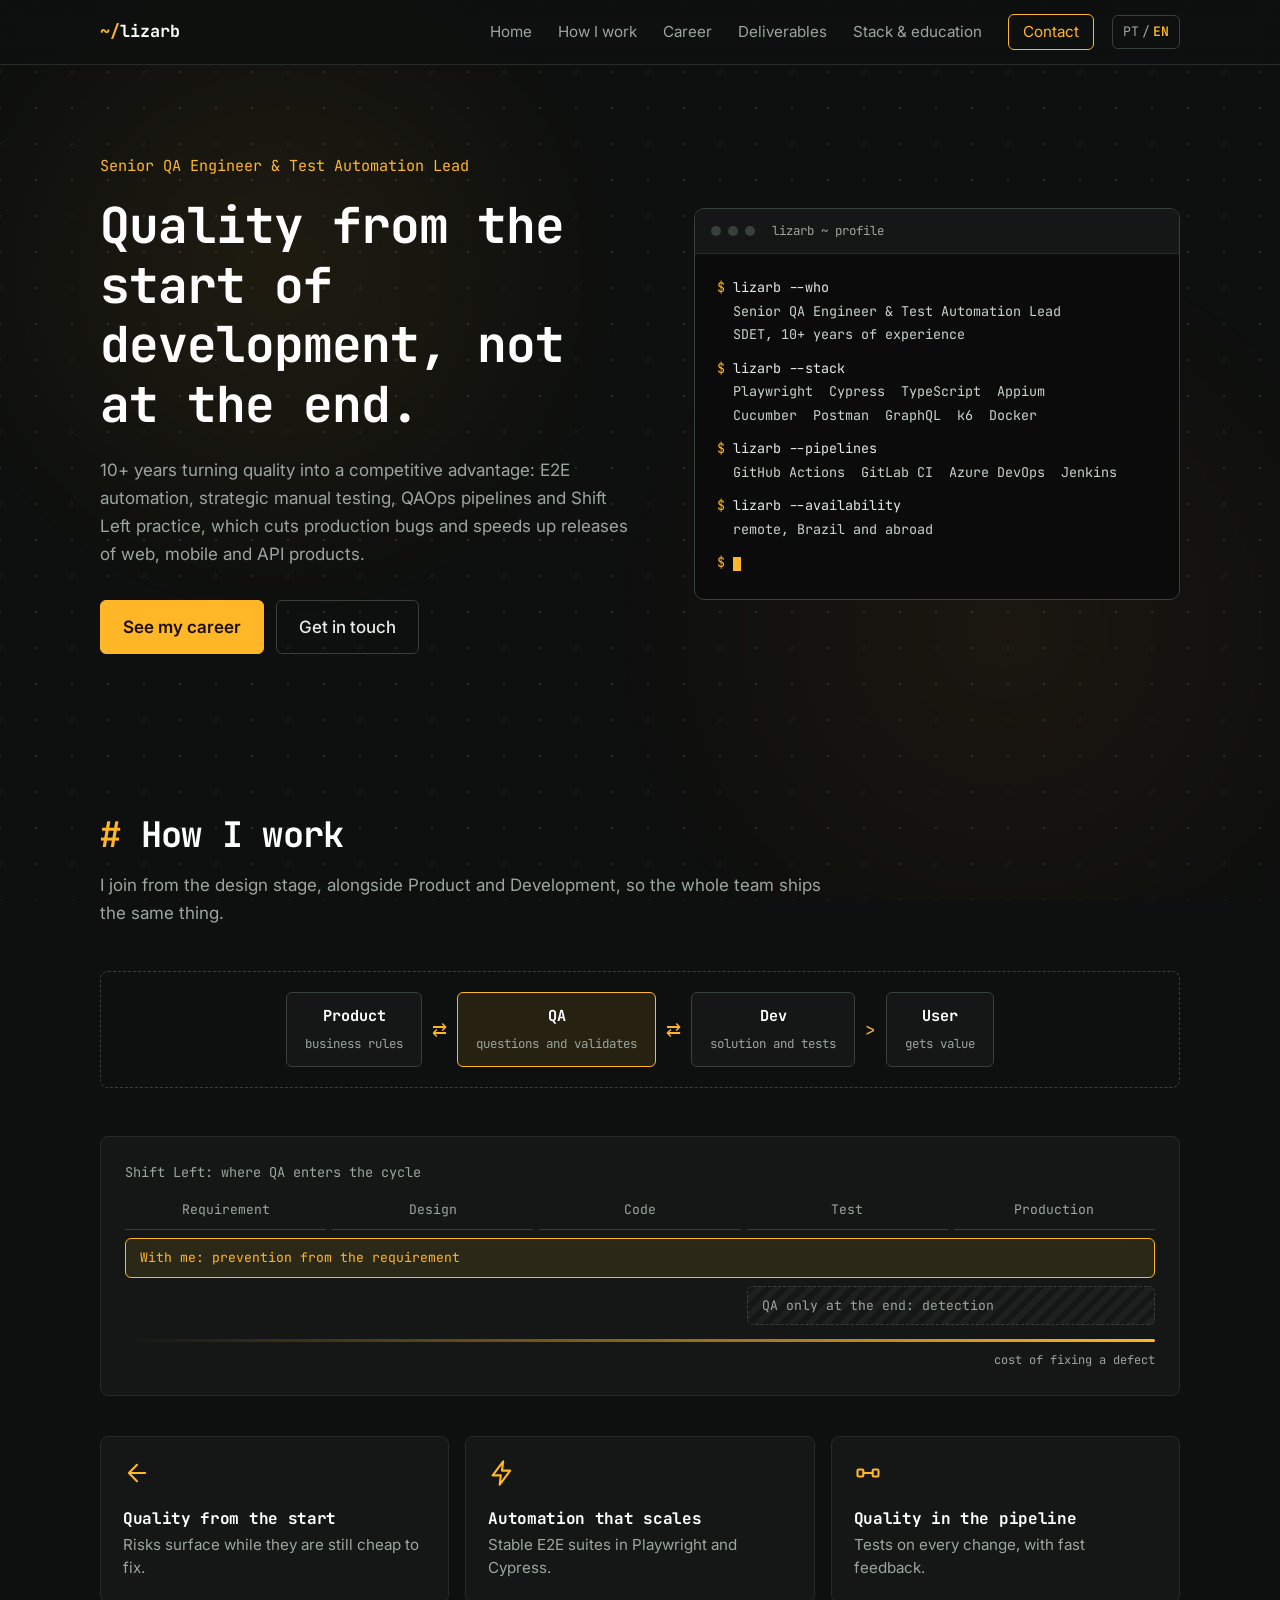
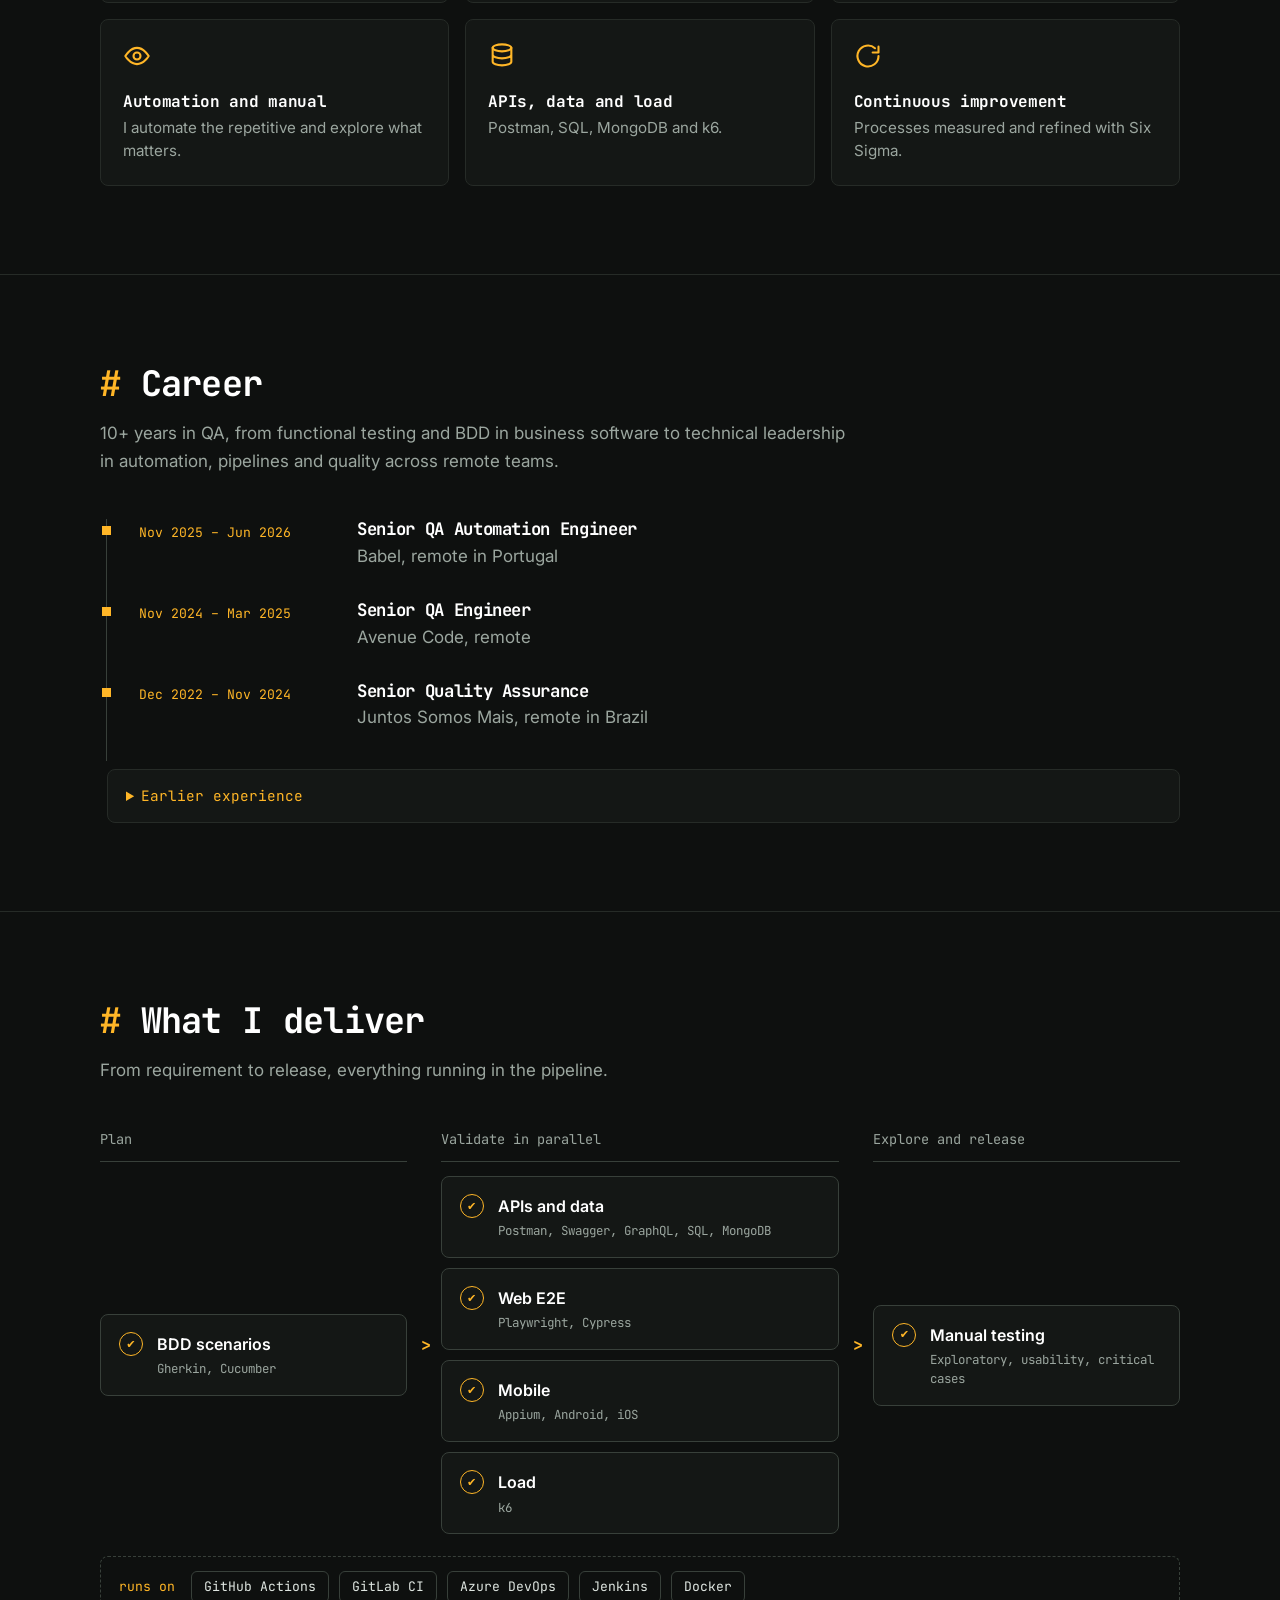
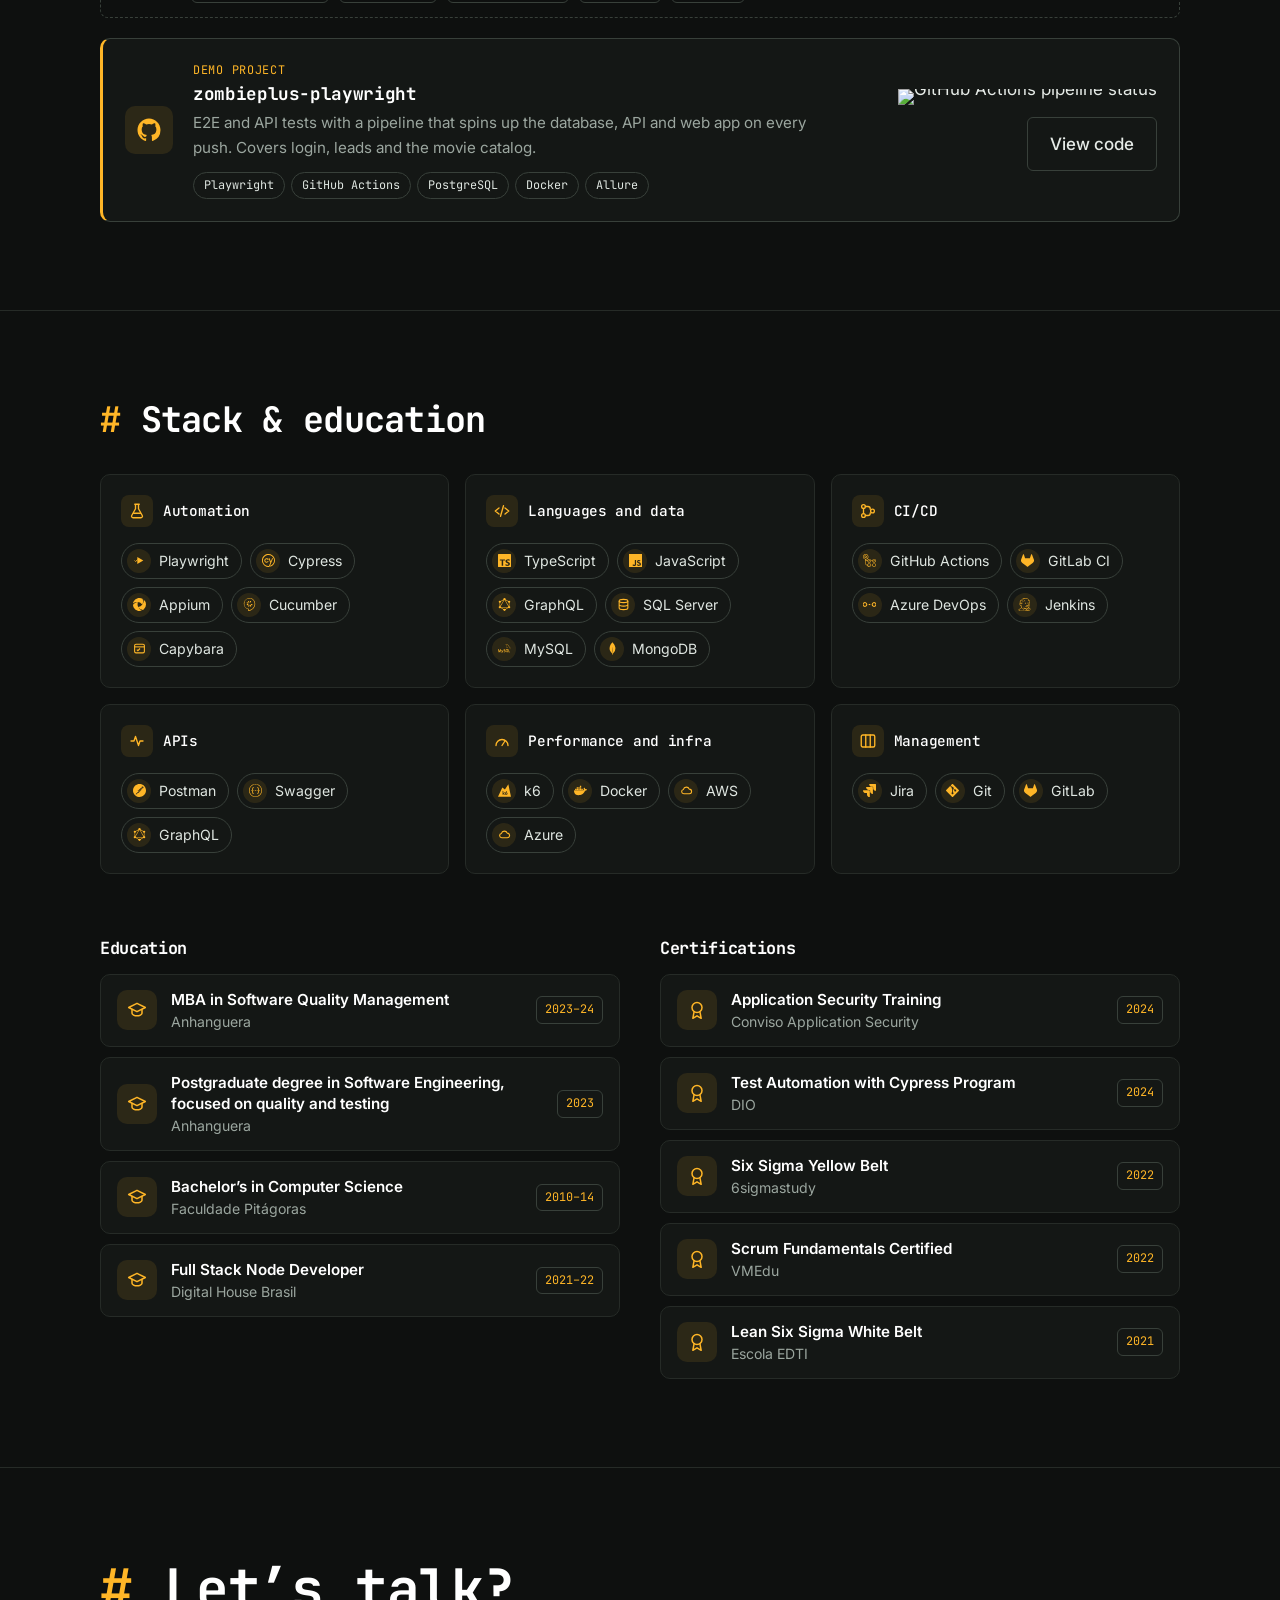
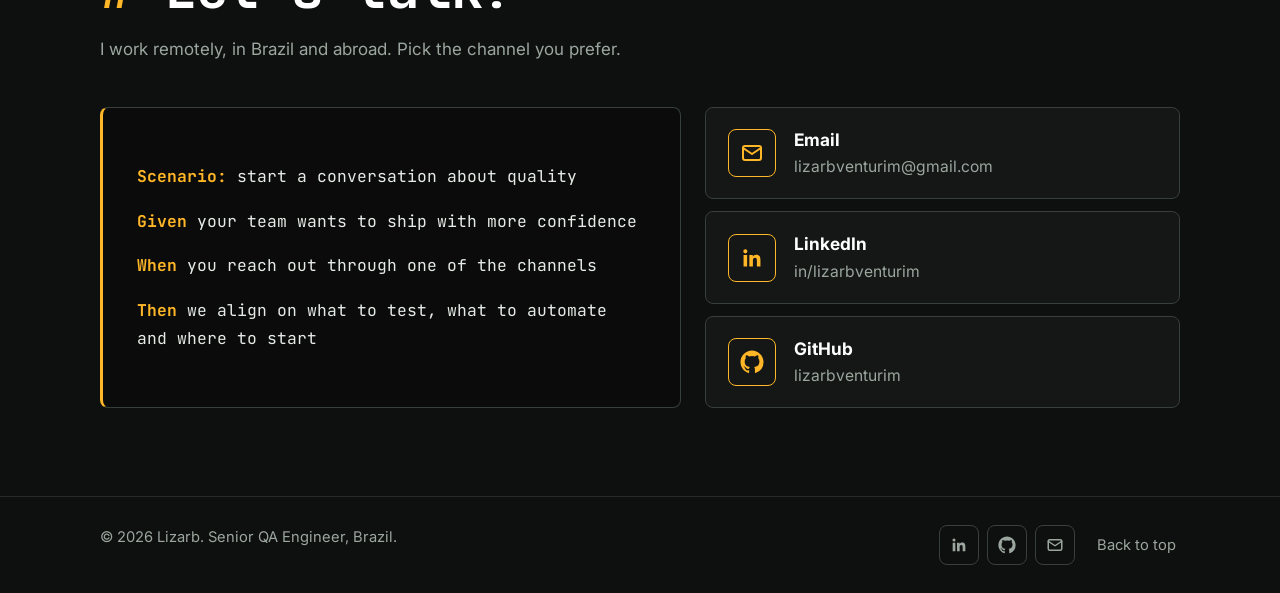
==== commit f5f7ce4a: "feat: projeto de demonstração zombieplus-playwright na seção O que entrego" ====
--- a/en/index.html
+++ b/en/index.html
@@ -224,6 +224,20 @@
           <span class="runner__label">runs on</span>
           <span>GitHub Actions</span><span>GitLab CI</span><span>Azure DevOps</span><span>Jenkins</span><span>Docker</span>
         </div>
+
+        <div class="reveal project">
+          <span class="project__icon"><svg viewBox="0 0 24 24" fill="currentColor" aria-hidden="true"><path d="M12 .5C5.73.5.5 5.73.5 12c0 5.08 3.29 9.39 7.86 10.91.58.1.79-.25.79-.56v-2c-3.2.7-3.88-1.54-3.88-1.54-.52-1.33-1.28-1.69-1.28-1.69-1.05-.72.08-.7.08-.7 1.16.08 1.77 1.19 1.77 1.19 1.03 1.77 2.7 1.26 3.36.96.1-.75.4-1.26.73-1.55-2.55-.29-5.24-1.28-5.24-5.68 0-1.26.45-2.28 1.18-3.08-.12-.29-.51-1.46.11-3.05 0 0 .97-.31 3.17 1.18a11 11 0 0 1 5.78 0c2.2-1.49 3.17-1.18 3.17-1.18.62 1.59.23 2.76.11 3.05.74.8 1.18 1.82 1.18 3.08 0 4.41-2.69 5.38-5.26 5.67.41.36.78 1.06.78 2.14v3.17c0 .31.21.67.8.56A11.5 11.5 0 0 0 23.5 12C23.5 5.73 18.27.5 12 .5z"/></svg></span>
+          <div class="project__body">
+            <p class="project__label">Demo project</p>
+            <h3>zombieplus-playwright</h3>
+            <p class="project__desc">E2E and API tests with a pipeline that spins up the database, API and web app on every push. Covers login, leads and the movie catalog.</p>
+            <ul class="project__tags"><li>Playwright</li><li>GitHub Actions</li><li>PostgreSQL</li><li>Docker</li><li>Allure</li></ul>
+          </div>
+          <div class="project__side">
+            <a class="project__badge" href="https://github.com/lizarbventurim/zombieplus-playwright/actions/workflows/playwright.yml" target="_blank" rel="noopener"><img src="https://github.com/lizarbventurim/zombieplus-playwright/actions/workflows/playwright.yml/badge.svg" alt="GitHub Actions pipeline status" height="20" loading="lazy" /></a>
+            <a class="btn" href="https://github.com/lizarbventurim/zombieplus-playwright" target="_blank" rel="noopener">View code<span class="sr"> (GitHub)</span></a>
+          </div>
+        </div>
       </div>
     </section>
 
--- a/style.css
+++ b/style.css
@@ -243,3 +243,17 @@
 @keyframes drift1{to{transform:translate(18vw,14vh)}}
 @keyframes drift2{to{transform:translate(-16vw,-12vh)}}
 @media (prefers-reduced-motion:reduce){.blob{animation:none}}
+
+/* Projeto de demonstração */
+.project{display:grid;grid-template-columns:48px 1fr auto;gap:20px;align-items:center;margin-top:20px;padding:22px;border:1px solid var(--line-strong);border-left:3px solid var(--accent);border-radius:10px;background:var(--surface)}
+.project__icon{width:48px;height:48px;border-radius:10px;display:grid;place-items:center;background:var(--accent-soft);color:var(--accent)}
+.project__icon svg{width:24px;height:24px}
+.project__label{font-family:var(--mono);font-size:.74rem;color:var(--accent);text-transform:uppercase;letter-spacing:.06em}
+.project h3{font-size:1.1rem;margin:2px 0 6px}
+.project__desc{color:var(--muted);font-size:.95rem;max-width:62ch}
+.project__tags{display:flex;flex-wrap:wrap;gap:6px;margin-top:12px}
+.project__tags li{font-family:var(--mono);font-size:.74rem;color:#dfe6e1;border:1px solid var(--line-strong);border-radius:999px;padding:3px 10px}
+.project__side{display:flex;flex-direction:column;align-items:flex-end;gap:12px}
+.project__badge{display:block;line-height:0}
+@media (max-width:900px){.project{grid-template-columns:48px 1fr}.project__side{grid-column:1 / -1;flex-direction:row;align-items:center;justify-content:space-between}}
+.project .btn{white-space:nowrap}
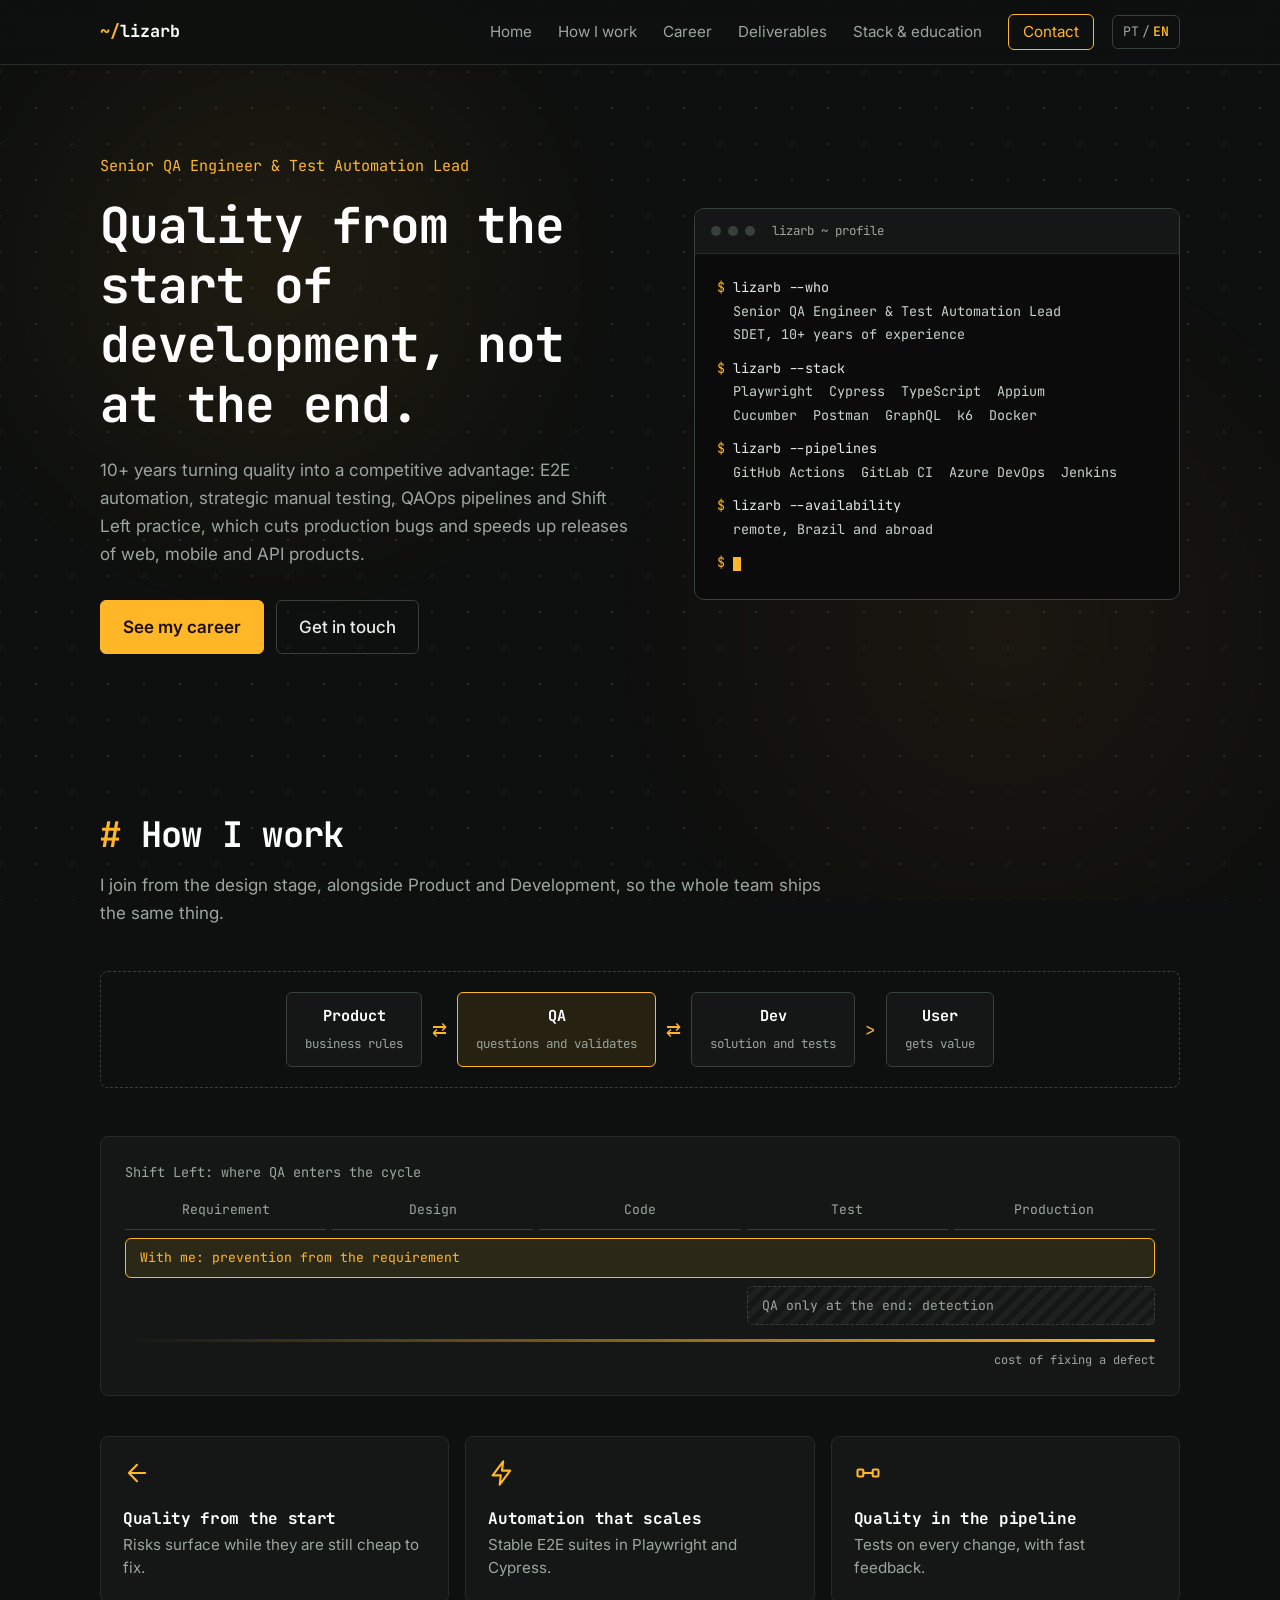
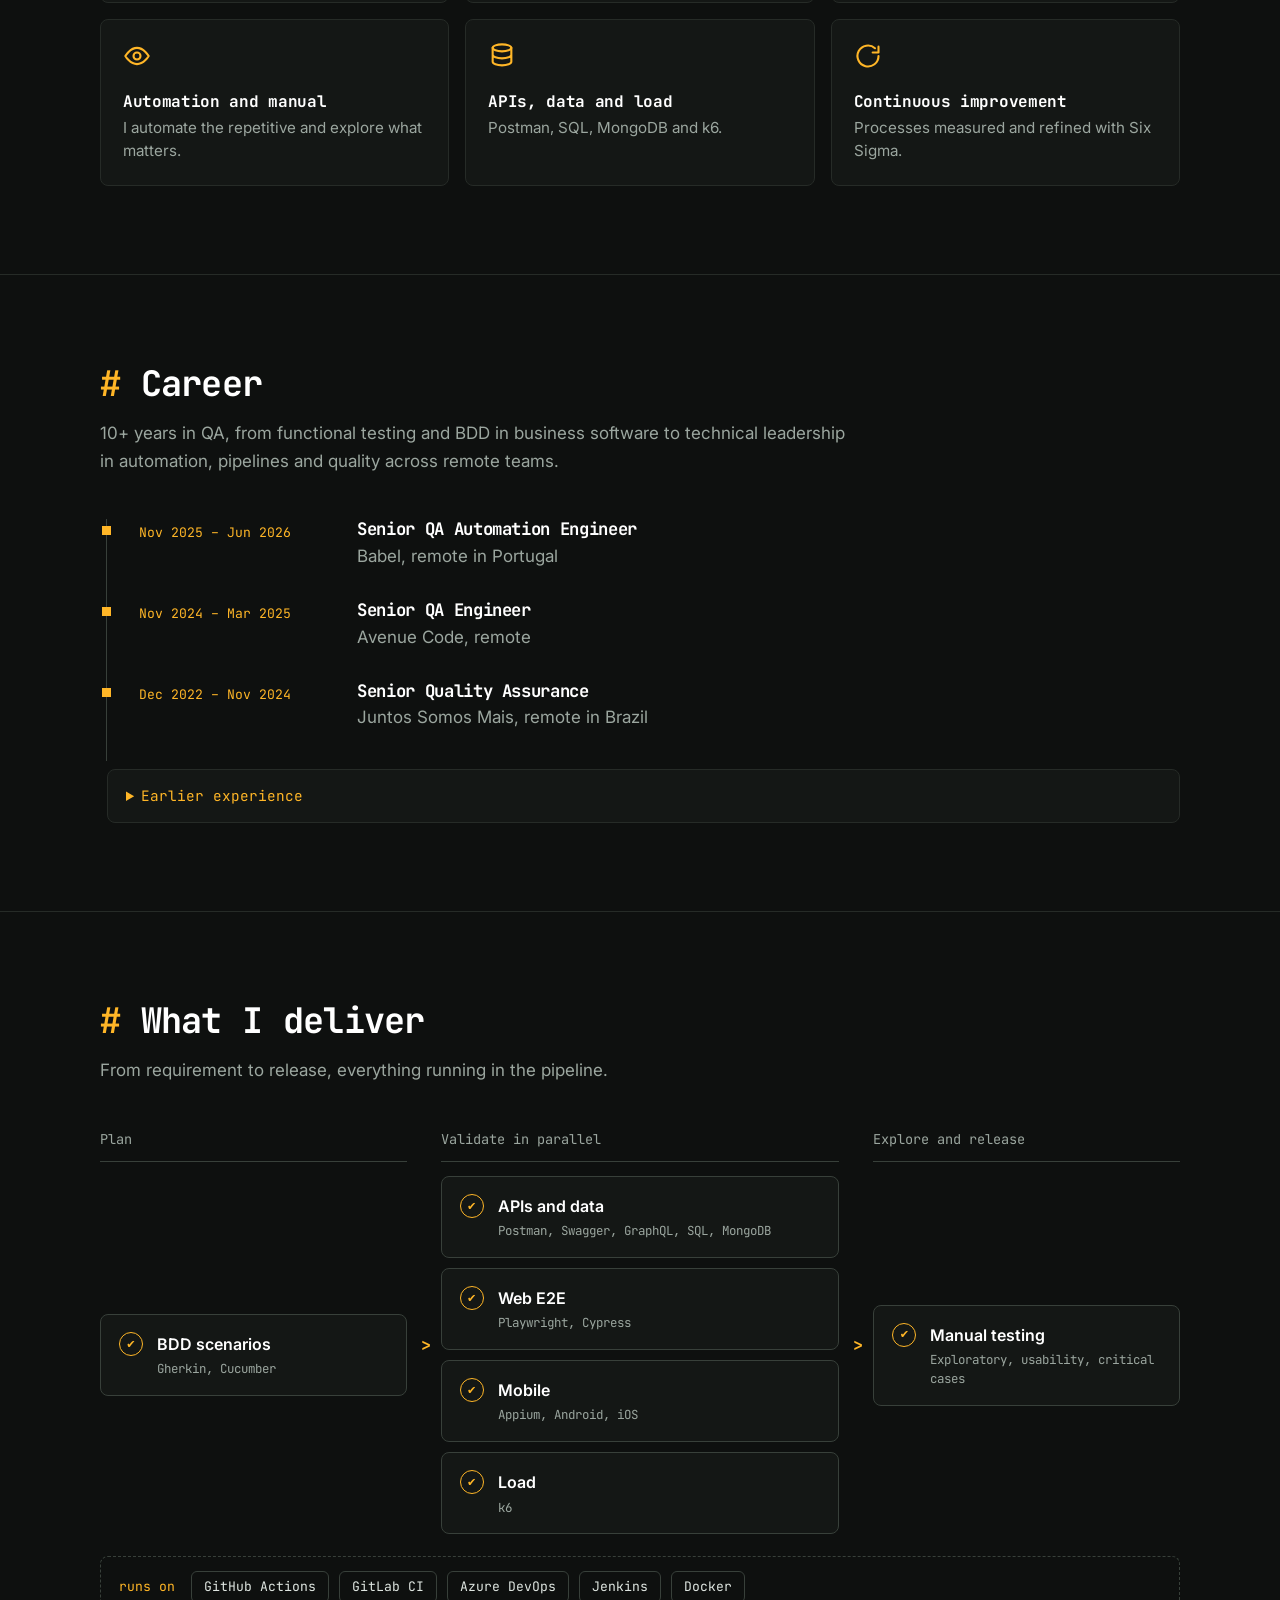
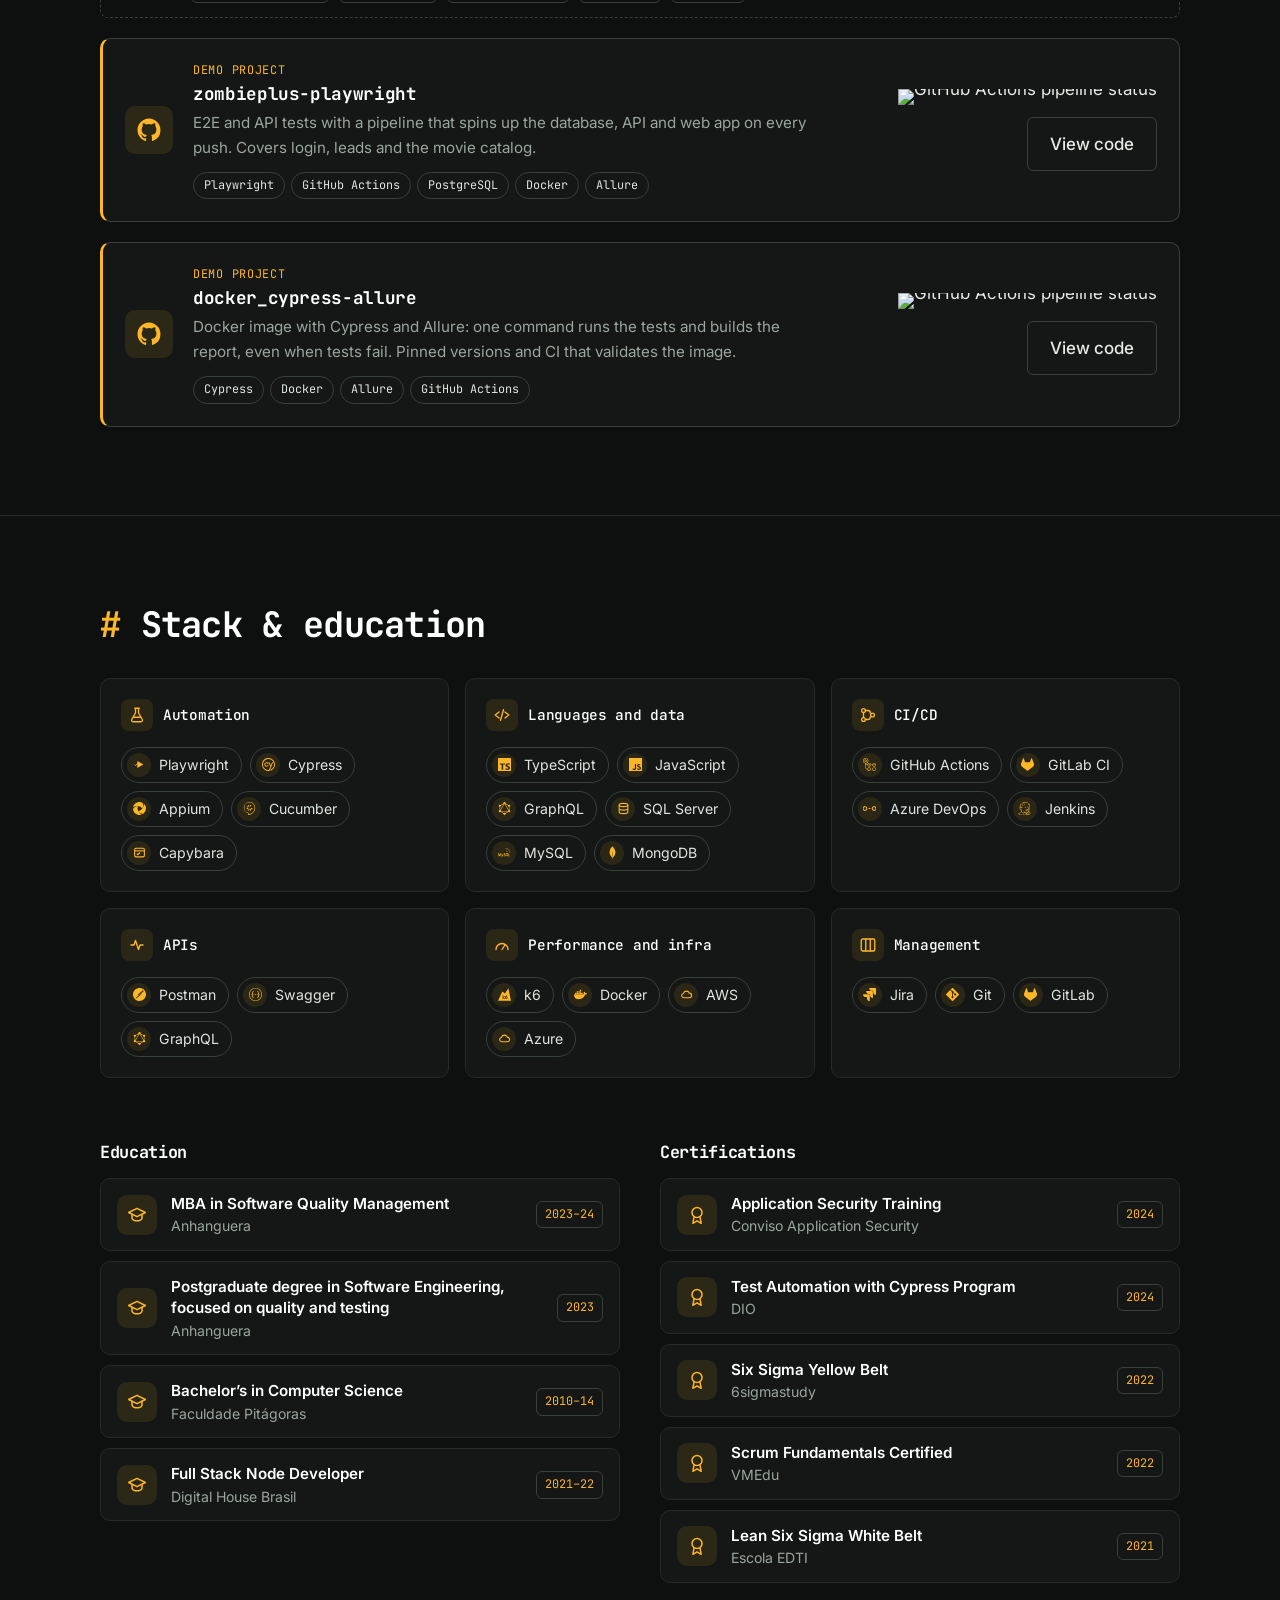
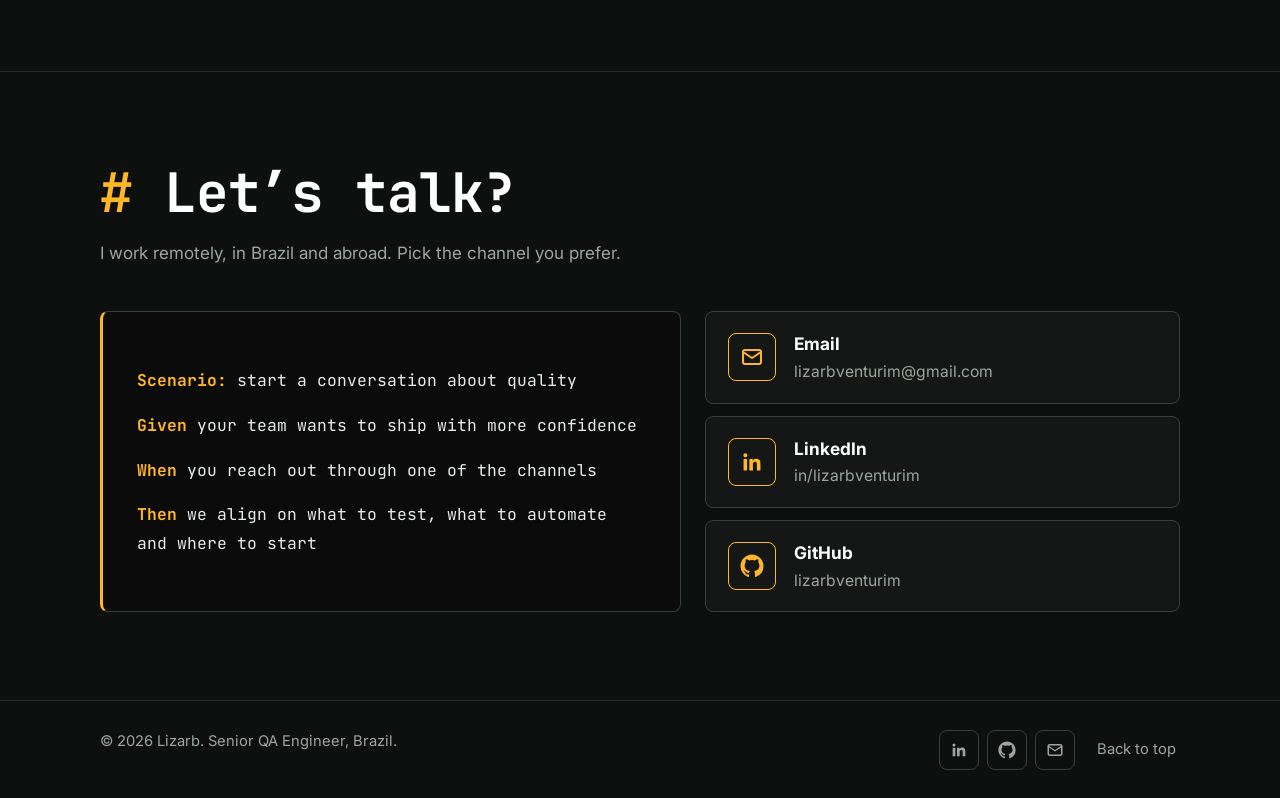
==== commit 94538f1a: "feat: projeto docker_cypress-allure na seção O que entrego" ====
--- a/en/index.html
+++ b/en/index.html
@@ -238,6 +238,20 @@
             <a class="btn" href="https://github.com/lizarbventurim/zombieplus-playwright" target="_blank" rel="noopener">View code<span class="sr"> (GitHub)</span></a>
           </div>
         </div>
+
+<div class="reveal project">
+          <span class="project__icon"><svg viewBox="0 0 24 24" fill="currentColor" aria-hidden="true"><path d="M12 .5C5.73.5.5 5.73.5 12c0 5.08 3.29 9.39 7.86 10.91.58.1.79-.25.79-.56v-2c-3.2.7-3.88-1.54-3.88-1.54-.52-1.33-1.28-1.69-1.28-1.69-1.05-.72.08-.7.08-.7 1.16.08 1.77 1.19 1.77 1.19 1.03 1.77 2.7 1.26 3.36.96.1-.75.4-1.26.73-1.55-2.55-.29-5.24-1.28-5.24-5.68 0-1.26.45-2.28 1.18-3.08-.12-.29-.51-1.46.11-3.05 0 0 .97-.31 3.17 1.18a11 11 0 0 1 5.78 0c2.2-1.49 3.17-1.18 3.17-1.18.62 1.59.23 2.76.11 3.05.74.8 1.18 1.82 1.18 3.08 0 4.41-2.69 5.38-5.26 5.67.41.36.78 1.06.78 2.14v3.17c0 .31.21.67.8.56A11.5 11.5 0 0 0 23.5 12C23.5 5.73 18.27.5 12 .5z"/></svg></span>
+          <div class="project__body">
+            <p class="project__label">Demo project</p>
+            <h3>docker_cypress-allure</h3>
+            <p class="project__desc">Docker image with Cypress and Allure: one command runs the tests and builds the report, even when tests fail. Pinned versions and CI that validates the image.</p>
+            <ul class="project__tags"><li>Cypress</li><li>Docker</li><li>Allure</li><li>GitHub Actions</li></ul>
+          </div>
+          <div class="project__side">
+            <a class="project__badge" href="https://github.com/lizarbventurim/docker_cypress-allure/actions/workflows/docker.yml" target="_blank" rel="noopener"><img src="https://github.com/lizarbventurim/docker_cypress-allure/actions/workflows/docker.yml/badge.svg" alt="GitHub Actions pipeline status" height="20" loading="lazy" /></a>
+            <a class="btn" href="https://github.com/lizarbventurim/docker_cypress-allure" target="_blank" rel="noopener">View code<span class="sr"> (GitHub)</span></a>
+          </div>
+        </div>
       </div>
     </section>
 
